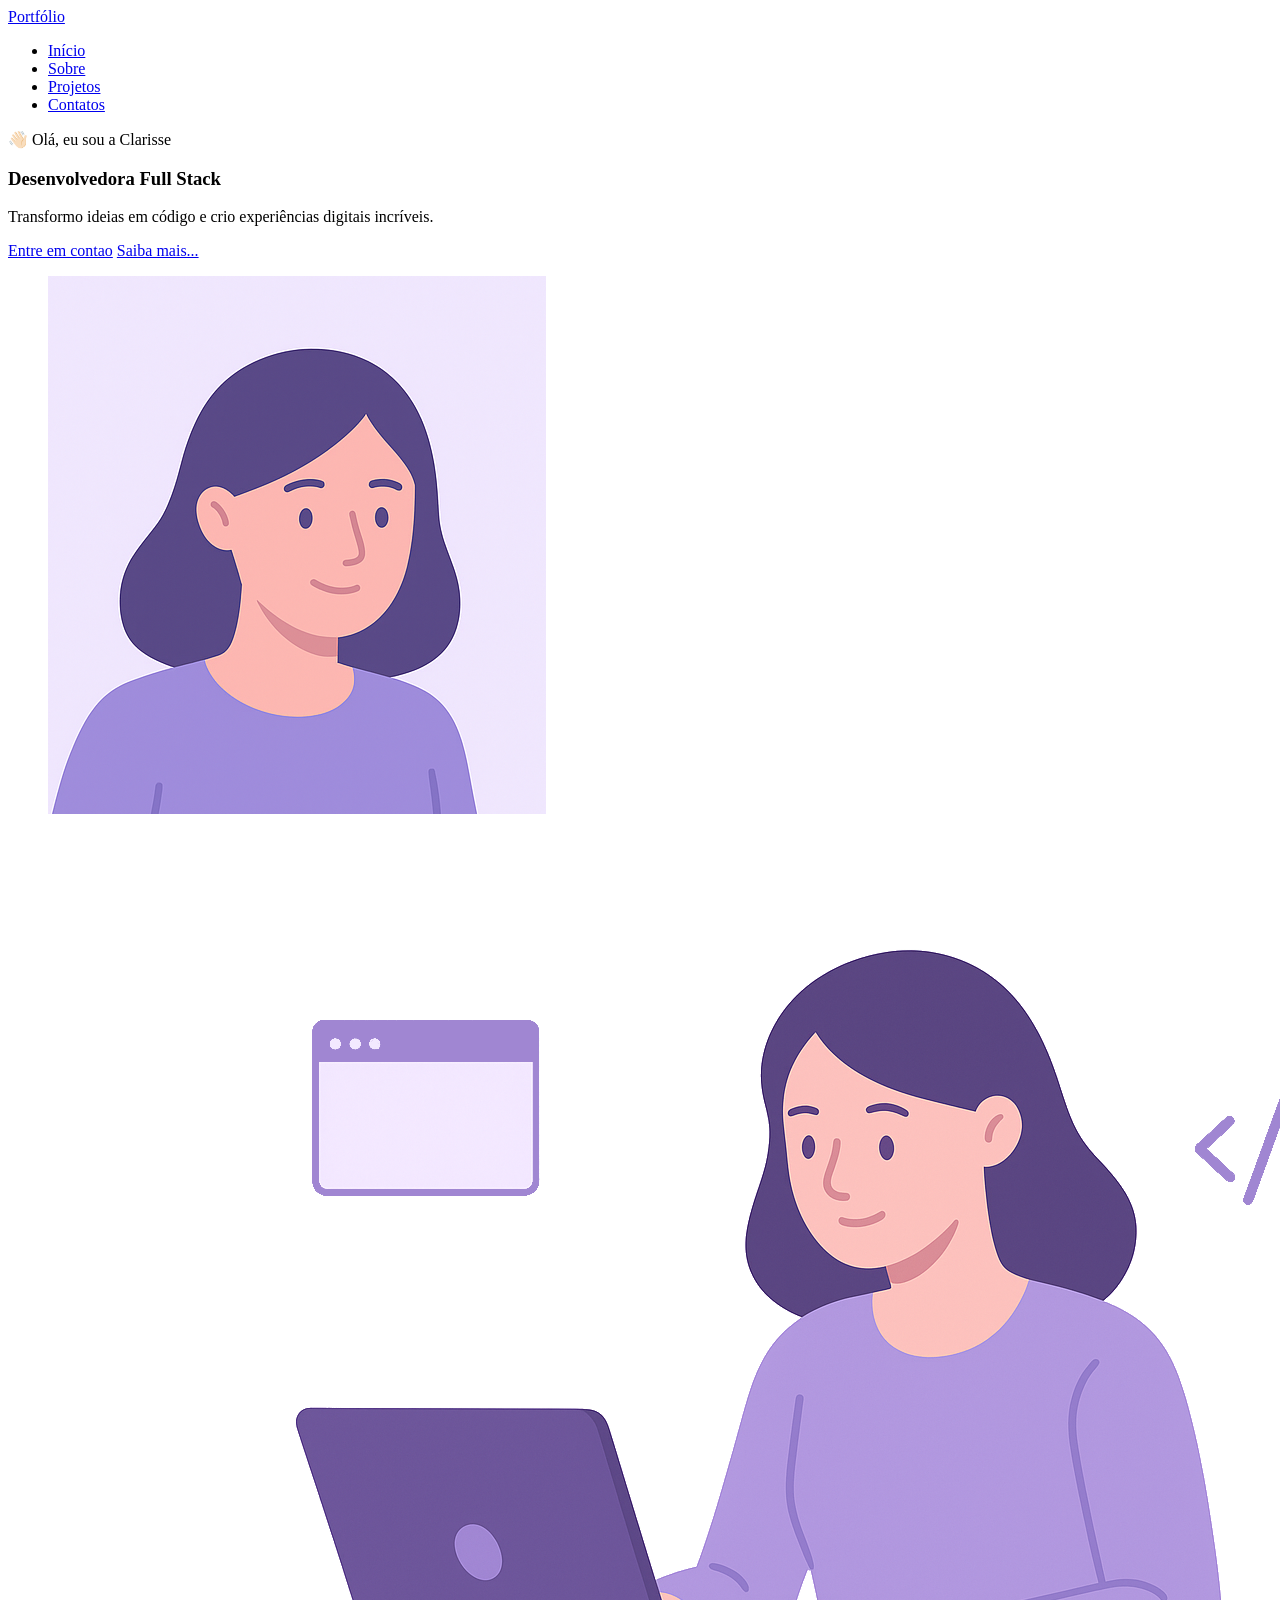
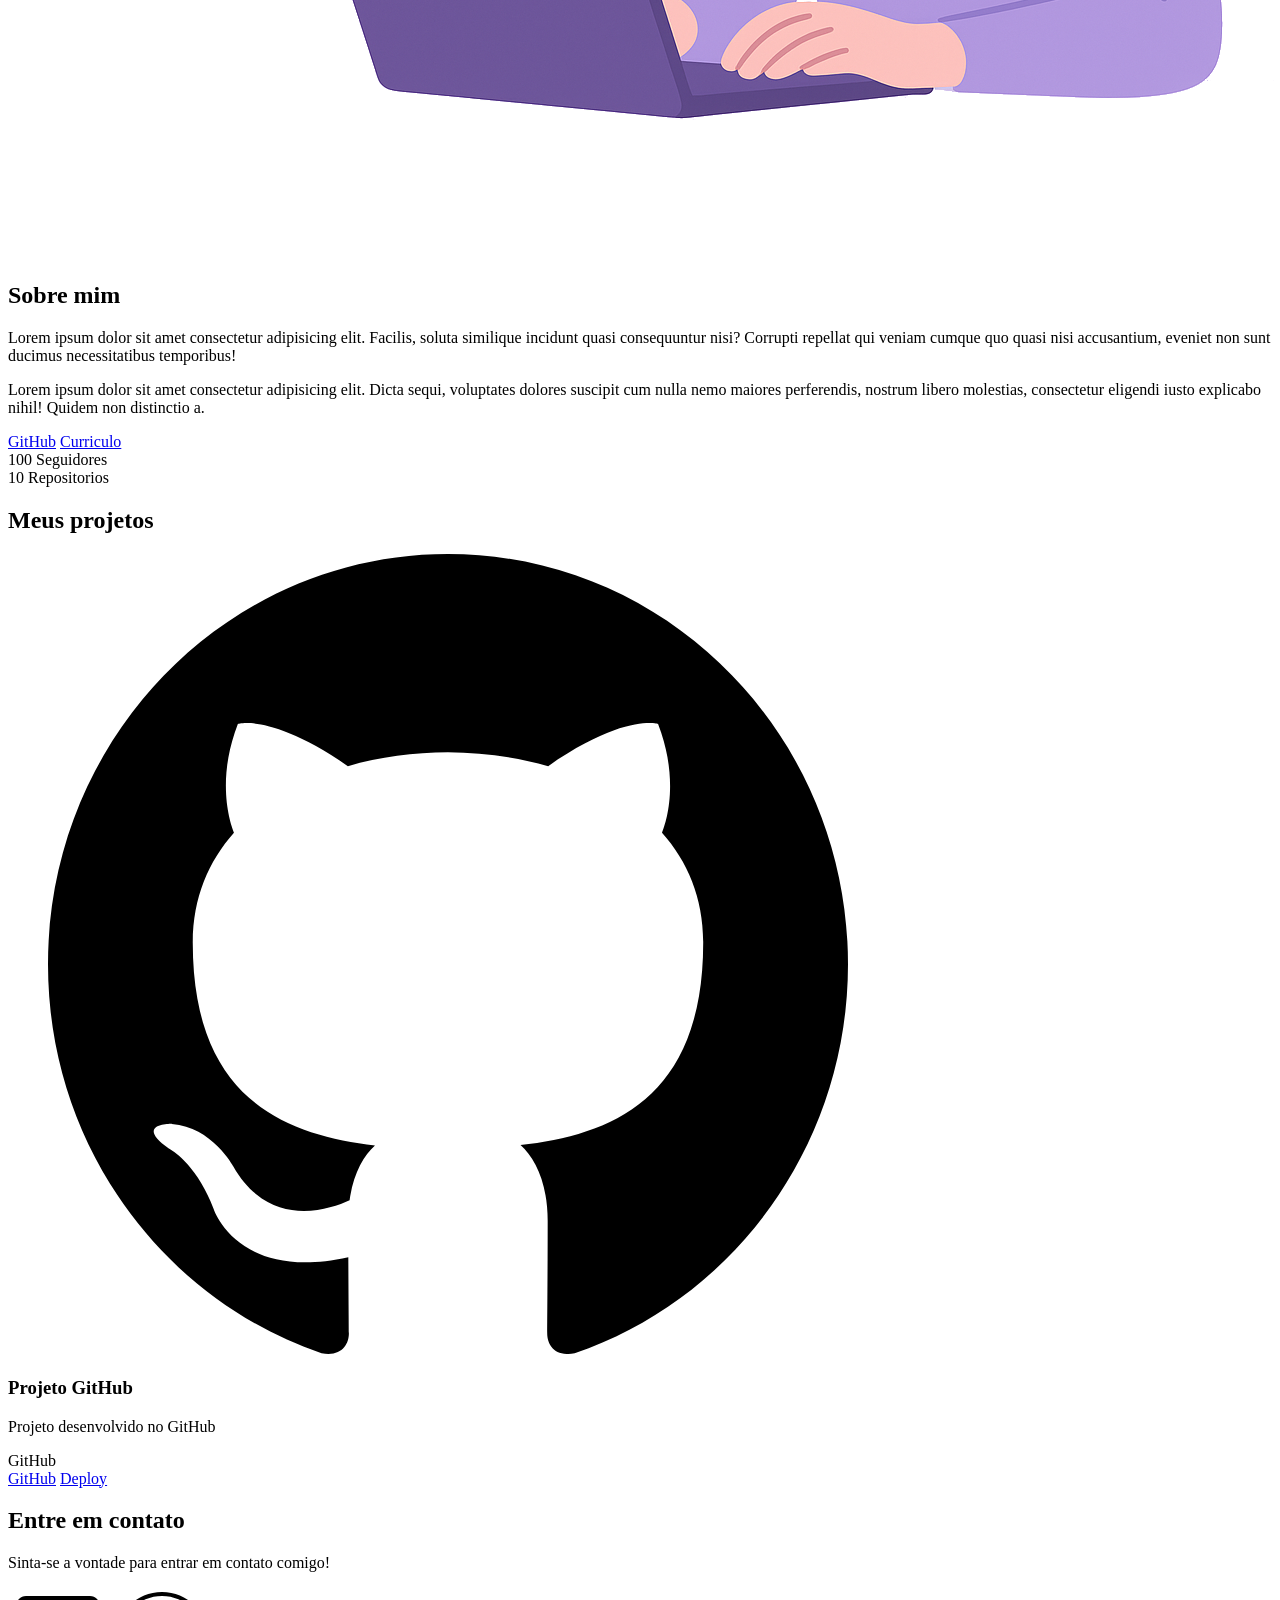
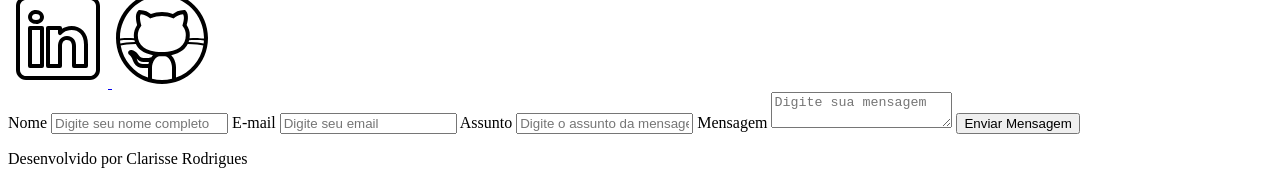
==== index.html @ f8868a2e "✨ New Feature: Construção da pagina success.html" ====
<!DOCTYPE html>
<html lang="pt-br">
<head>
    <meta charset="UTF-8">
    <meta name="viewport" content="width=device-width, initial-scale=1.0">
    <meta name="author" content="Clarisse Rodrigues">
    <meta name="description" content="Portfólio Pessoal da Clarisse Rodrigues,
                                        desenvolvedora Full Stack especializada em criar experiências
                                        digitais incríveis. Conheça meus projetos e entre em contato.">
    <meta name="robots" content="index, follow">
    <link rel="shortcut icon" href="assets/img/favicon.svg" type="image/svg+xml">
    <title>Portfolio · Clarisse Rodrigues</title>
</head>
<body>
    <header>
        <a href="index.html" id="titulo">Portfólio</a>
        <nav>
            <ul class="menu-list">
                <li><a href="#hero">Início</a></li>
                <li><a href="#about">Sobre</a></li>
                <li><a href="#projects">Projetos</a></li>
                <li><a href="#contact">Contatos</a></li>
            </ul>
        </nav>
    </header>

    <main>
        <section id="hero" class="section-container hero-container">

            <article class="hero-content">
                <span>👋🏻 Olá, eu sou a Clarisse</span>
                <h1>Desenvolvedora Full Stack</h1>
                <p>Transformo ideias em código e crio experiências digitais incríveis.</p> 
                <div class="buttons-container">
                    <a href="#contact" class="botao">Entre em contao</a>
                    <a href="#about" class="botao-outline">Saiba mais...</a>
                </div>
            </article>

            <figure class="hero-image">
                <img src="assets/img/avatar_dev_woman.svg" alt="Foto do autor do site" class="float-animation">
            </figure>
        </section>

        <section id="about" class="section-container about-container">
            
            <figure class="about-image">
                <img src="assets/img/foto_dev_woman.svg" alt="Foto do perfil do autor">
            </figure>

            <article class="about-content">
                <h2>Sobre mim</h2>
                <p>Lorem ipsum dolor sit amet consectetur adipisicing elit. Facilis, soluta similique incidunt quasi consequuntur nisi? Corrupti repellat qui veniam cumque quo quasi nisi accusantium, eveniet non sunt ducimus necessitatibus temporibus!</p>
                <p>Lorem ipsum dolor sit amet consectetur adipisicing elit. Dicta sequi, voluptates dolores suscipit cum nulla nemo maiores perferendis, nostrum libero molestias, consectetur eligendi iusto explicabo nihil! Quidem non distinctio a.</p>
                
                <div class="about-buttons-data">

                    <div class="buttons-container">
                        <a href="#" target="_blank" class="botao">GitHub</a>
                        <a href="#" target="_blank" class="botao-outline">Curriculo</a>
                    </div>

                    <div class="data-container">
                        <div class="data-item">
                            <span class="data-number">100</span>
                            <span class="data-label">Seguidores</span>
                        </div>
                        <div class="data-item">
                            <span class="data-number">10</span>
                            <span class="data-label">Repositorios</span>
                        </div>
                    </div>

                </div>
            </article>
        </section>

        <section id="projects" class="section-container projects-container">

            <h2>Meus projetos</h2>

            <!-- swiper -->
             <div class="swiper projects-swiper">
                <div class="swiper-wrapper">
                    <div class="swiper-slide">                        
                        <article class="project-card">

                            <figure class="project-image">
                                <img src="assets/icons/languages/github.svg" alt="Icone do GitHub">
                            </figure>

                            <div class="project-content">
                                <h3>Projeto GitHub</h3>
                                <p>Projeto desenvolvido no GitHub</p>

                                <div class="project-tags">
                                    <span class="tag">GitHub</span>
                                </div>

                                <div class="project-buttons">
                                    <a href="#" target="_blank" class="botao botao-sm">GitHub</a>
                                    <a href="#" target="_blank" class="botao-outline botao-sm">Deploy</a>
                                </div>
                            </div>

                        </article>
                    </div>
                </div>

                <!-- botao de nav -->
                <div class="swiper-button-next"></div>
                <div class="swiper-button-prev"></div>
                <!-- paginacao do carrosel -->
                <div class="swiper-pagination"></div>

             </div>
        </section>

        <section id="contact" class="section-container contact-container">
            <article class="contact-info">
                <h2>Entre em contato</h2>
                <p>Sinta-se a vontade para entrar em contato comigo!</p>
            
                <div class="social-container">
                    <a href="#" target="_blank" class="social-icon" aria-label="Linkedin">
                        <img src="assets/icons/social/linkedin.svg" alt="Link para o Linkedin">
                    </a>
                    <a href="#" target="_blank" class="social-icon" aria-label="Github">
                        <img src="assets/icons/social/github.svg" alt="Link para o GitHub">
                    </a>
                </div>
            </article>

            <!-- formulario -->
             <form action="" id="formulario">

                <label for="nome">Nome</label>
                <input type="text" name="nome" id="nome" placeholder="Digite seu nome completo">
                <span id="erro-nome"></span>

                <label for="email">E-mail</label>
                <input type="text" name="email" id="email" placeholder="Digite seu email">
                <span id="erro-email"></span>

                <label for="assunto">Assunto</label>
                <input type="text" name="assunto" id="assunto" placeholder="Digite o assunto da mensagem">
                <span id="erro-assunto"></span>

                <label for="mensagem">Mensagem</label>
                <textarea name="mensagem" id="mensagem" placeholder="Digite sua mensagem"></textarea>
                <span id="erro-mensagem"></span>

                <button class="botao" type="submit">Enviar Mensagem</button>
             </form>

        </section>
    </main>
    
    <footer>
        <p>Desenvolvido por Clarisse Rodrigues</p>
    </footer>
</body>
</html>
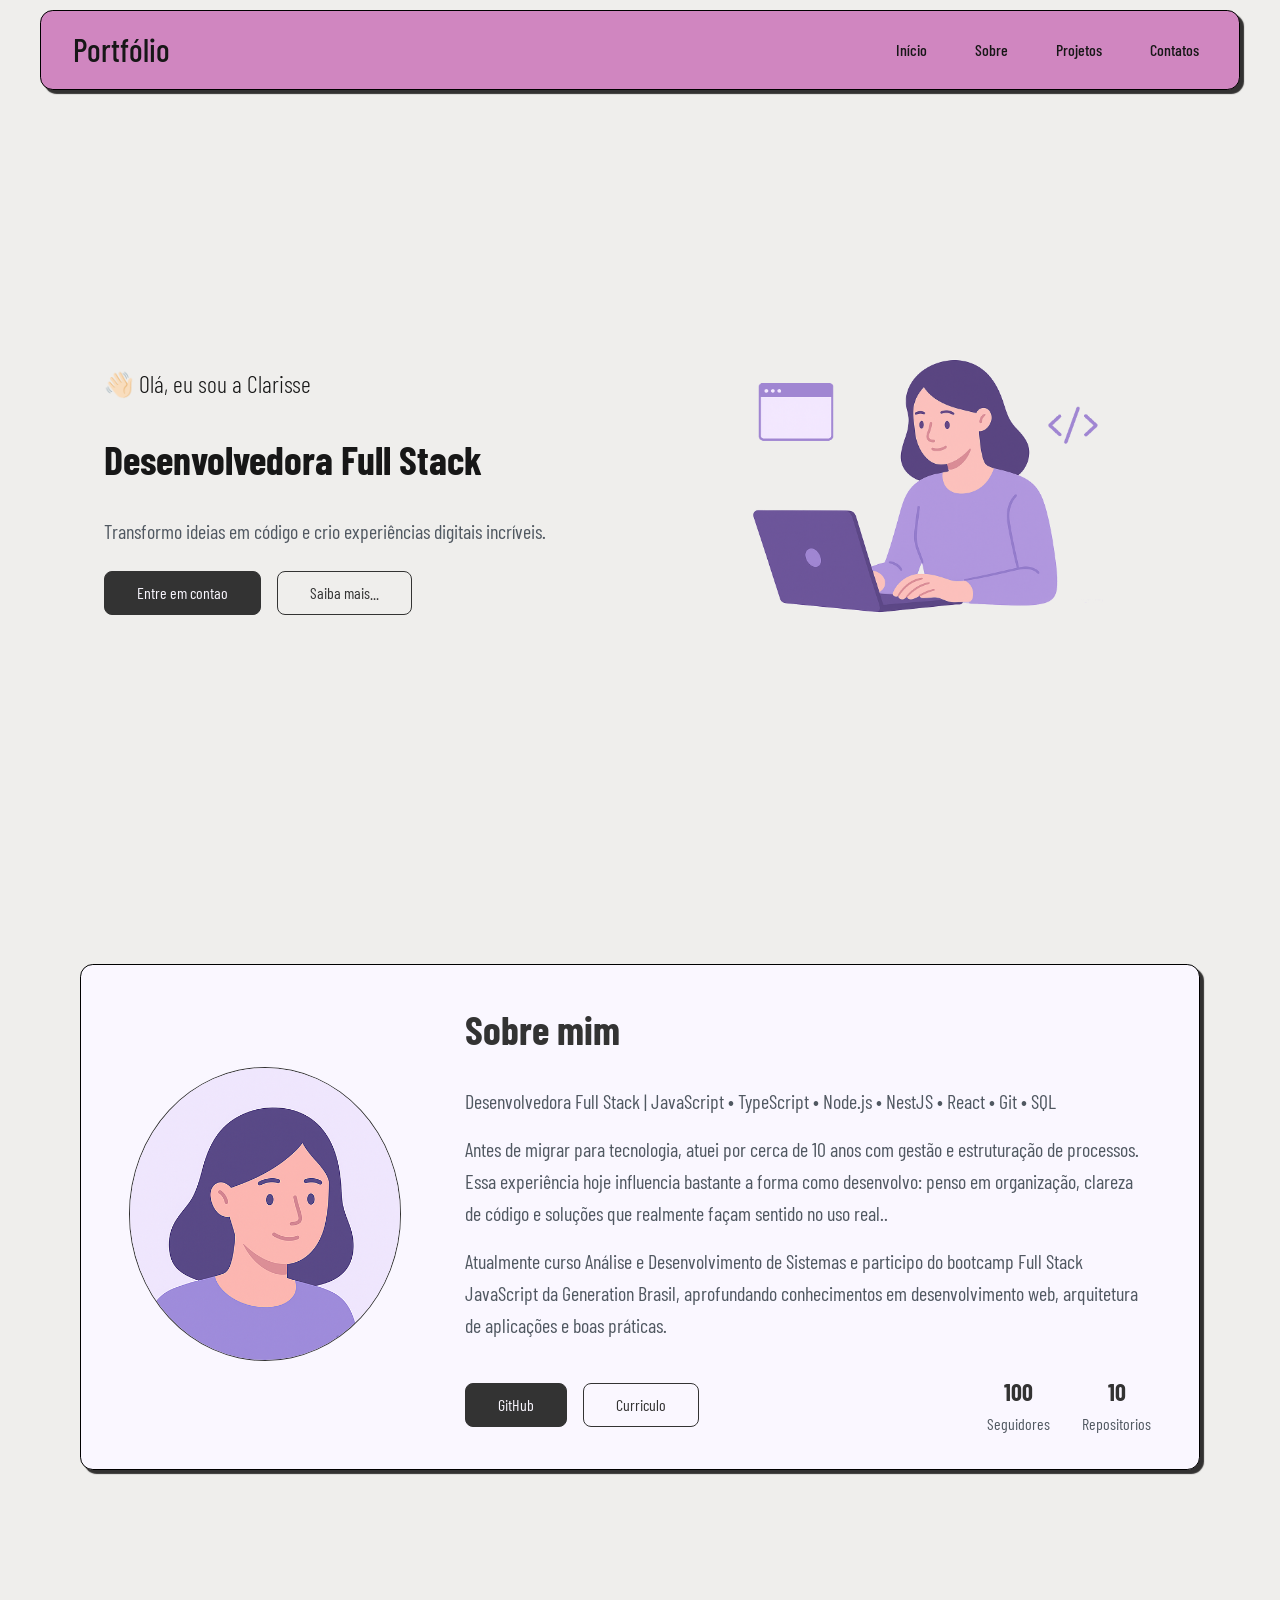
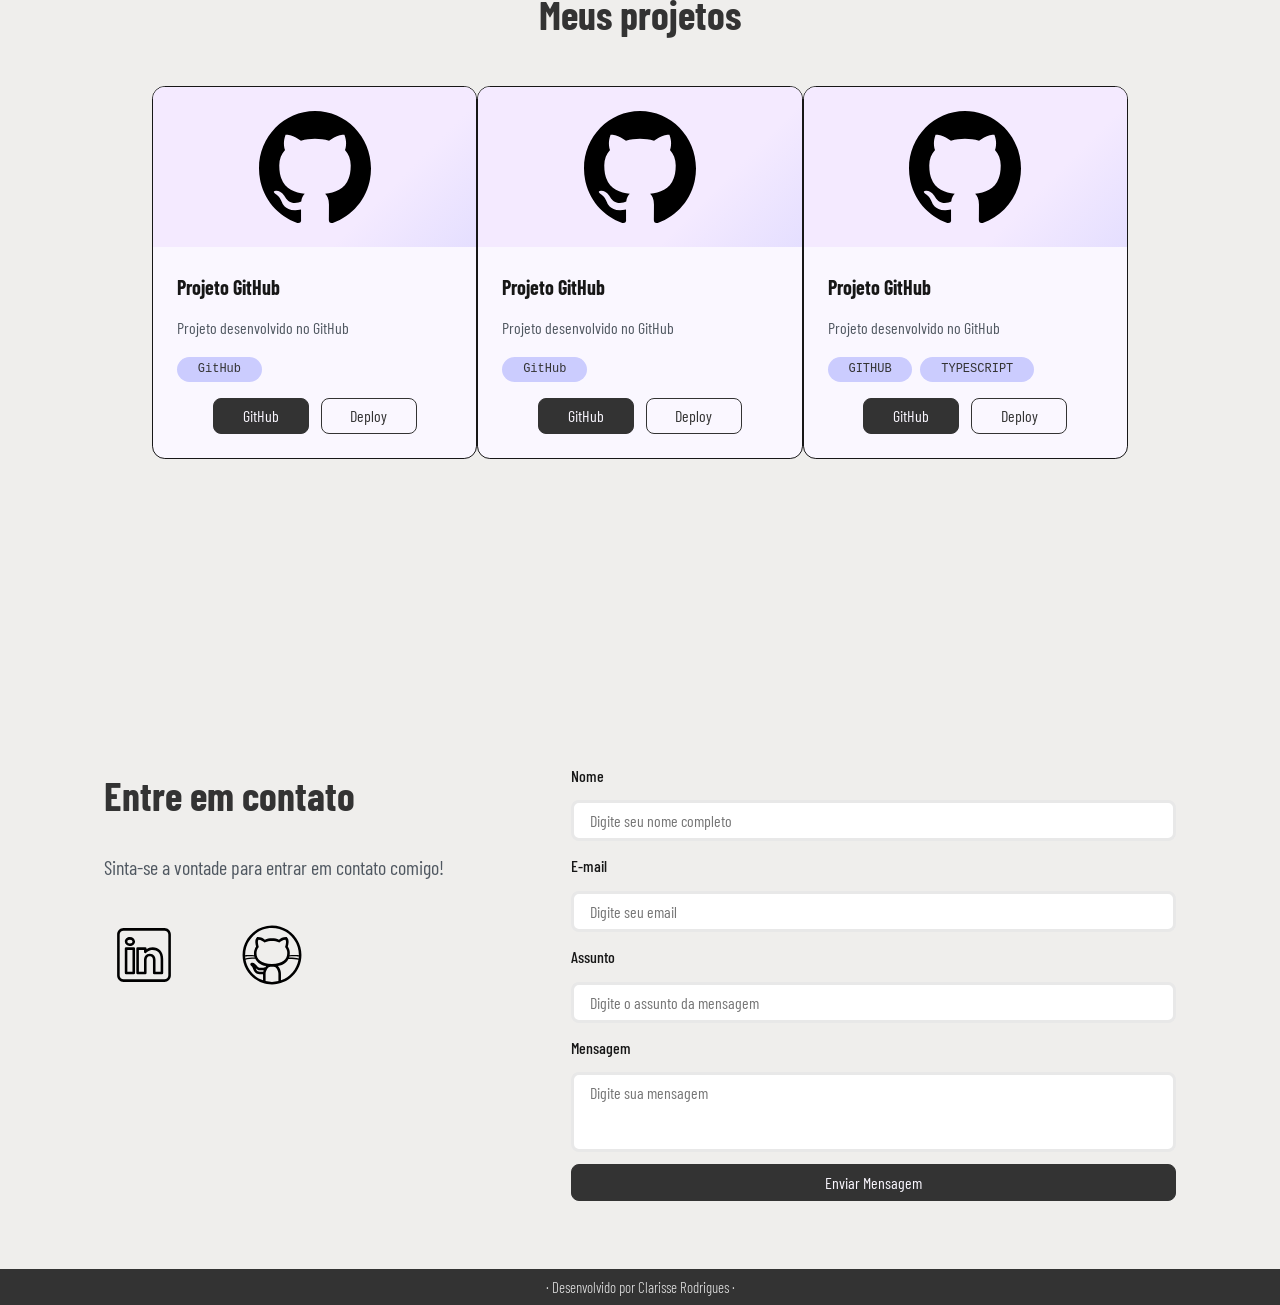
==== commit dee783bf: "✨ New Feature: Construção do CSS" ====
--- a/index.html
+++ b/index.html
@@ -1,6 +1,15 @@
 <!DOCTYPE html>
 <html lang="pt-br">
+
 <head>
+    <!-- Fontes do Google -->
+    <link rel="preconnect" href="https://fonts.googleapis.com">
+    <link rel="preconnect" href="https://fonts.gstatic.com" crossorigin>
+    <!--  font-family: "Barlow Condensed", sans-serif; -->
+    <link
+        href="https://fonts.googleapis.com/css2?family=Barlow+Condensed:ital,wght@0,100;0,200;0,300;0,400;0,500;0,600;0,700;0,800;0,900;1,100;1,200;1,300;1,400;1,500;1,600;1,700;1,800;1,900&display=swap"
+        rel="stylesheet">
+
     <meta charset="UTF-8">
     <meta name="viewport" content="width=device-width, initial-scale=1.0">
     <meta name="author" content="Clarisse Rodrigues">
@@ -9,19 +18,23 @@
                                         digitais incríveis. Conheça meus projetos e entre em contato.">
     <meta name="robots" content="index, follow">
     <link rel="shortcut icon" href="assets/img/favicon.svg" type="image/svg+xml">
+    <link rel="stylesheet" href="assets/css/style.css">
     <title>Portfolio · Clarisse Rodrigues</title>
 </head>
+
 <body>
     <header>
-        <a href="index.html" id="titulo">Portfólio</a>
-        <nav>
-            <ul class="menu-list">
-                <li><a href="#hero">Início</a></li>
-                <li><a href="#about">Sobre</a></li>
-                <li><a href="#projects">Projetos</a></li>
-                <li><a href="#contact">Contatos</a></li>
-            </ul>
-        </nav>
+        <div class="menu-content">
+            <a href="index.html" id="titulo">Portfólio</a>
+            <nav>
+                <ul class="menu-list">
+                    <li><a href="#hero">Início</a></li>
+                    <li><a href="#about">Sobre</a></li>
+                    <li><a href="#projects">Projetos</a></li>
+                    <li><a href="#contact">Contatos</a></li>
+                </ul>
+            </nav>
+        </div>
     </header>
 
     <main>
@@ -30,7 +43,7 @@
             <article class="hero-content">
                 <span>👋🏻 Olá, eu sou a Clarisse</span>
                 <h1>Desenvolvedora Full Stack</h1>
-                <p>Transformo ideias em código e crio experiências digitais incríveis.</p> 
+                <p>Transformo ideias em código e crio experiências digitais incríveis.</p>
                 <div class="buttons-container">
                     <a href="#contact" class="botao">Entre em contao</a>
                     <a href="#about" class="botao-outline">Saiba mais...</a>
@@ -38,25 +51,26 @@
             </article>
 
             <figure class="hero-image">
-                <img src="assets/img/avatar_dev_woman.svg" alt="Foto do autor do site" class="float-animation">
+                <img src="assets/img/foto_dev_woman.svg" alt="Foto do autor do site" class="float-animation">
             </figure>
         </section>
 
         <section id="about" class="section-container about-container">
-            
+
             <figure class="about-image">
-                <img src="assets/img/foto_dev_woman.svg" alt="Foto do perfil do autor">
+                <img src="assets/img/avatar_dev_woman.svg" alt="Foto do perfil do autor">
             </figure>
 
             <article class="about-content">
                 <h2>Sobre mim</h2>
-                <p>Lorem ipsum dolor sit amet consectetur adipisicing elit. Facilis, soluta similique incidunt quasi consequuntur nisi? Corrupti repellat qui veniam cumque quo quasi nisi accusantium, eveniet non sunt ducimus necessitatibus temporibus!</p>
-                <p>Lorem ipsum dolor sit amet consectetur adipisicing elit. Dicta sequi, voluptates dolores suscipit cum nulla nemo maiores perferendis, nostrum libero molestias, consectetur eligendi iusto explicabo nihil! Quidem non distinctio a.</p>
-                
+                <p>Desenvolvedora Full Stack | JavaScript • TypeScript • Node.js • NestJS • React • Git • SQL</p>
+                <p>Antes de migrar para tecnologia, atuei por cerca de 10 anos com gestão e estruturação de processos. Essa experiência hoje influencia bastante a forma como desenvolvo: penso em organização, clareza de código e soluções que realmente façam sentido no uso real..</p>
+                <p>Atualmente curso Análise e Desenvolvimento de Sistemas e participo do bootcamp Full Stack JavaScript da Generation Brasil, aprofundando conhecimentos em desenvolvimento web, arquitetura de aplicações e boas práticas.</p>
+
                 <div class="about-buttons-data">
 
                     <div class="buttons-container">
-                        <a href="#" target="_blank" class="botao">GitHub</a>
+                        <a href="https://github.com/clarodriguess" target="_blank" class="botao">GitHub</a>
                         <a href="#" target="_blank" class="botao-outline">Curriculo</a>
                     </div>
 
@@ -80,15 +94,15 @@
             <h2>Meus projetos</h2>
 
             <!-- swiper -->
-             <div class="swiper projects-swiper">
+            <div class="swiper projects-swiper">
                 <div class="swiper-wrapper">
-                    <div class="swiper-slide">                        
+                    
+                    <div class="swiper-slide">
+
                         <article class="project-card">
-
                             <figure class="project-image">
                                 <img src="assets/icons/languages/github.svg" alt="Icone do GitHub">
                             </figure>
-
                             <div class="project-content">
                                 <h3>Projeto GitHub</h3>
                                 <p>Projeto desenvolvido no GitHub</p>
@@ -102,8 +116,51 @@
                                     <a href="#" target="_blank" class="botao-outline botao-sm">Deploy</a>
                                 </div>
                             </div>
-
                         </article>
+                        <article class="project-card">
+
+                            <figure class="project-image">
+                                <img src="assets/icons/languages/github.svg" alt="Icone do GitHub">
+                            </figure>
+
+                            <div class="project-content">
+                                <h3>Projeto GitHub</h3>
+                                <p>Projeto desenvolvido no GitHub</p>
+
+                                <div class="project-tags">
+                                    <span class="tag">GitHub</span>
+                                </div>
+
+                                <div class="project-buttons">
+                                    <a href="#" target="_blank" class="botao botao-sm">GitHub</a>
+                                    <a href="#" target="_blank" class="botao-outline botao-sm">Deploy</a>
+                                </div>
+                            </div>
+
+                        </article>
+                        <article class="project-card">
+
+                            <figure class="project-image">
+                                <img src="assets/icons/languages/github.svg" alt="Icone do GitHub">
+                            </figure>
+
+                            <div class="project-content">
+                                <h3>Projeto GitHub</h3>
+                                <p>Projeto desenvolvido no GitHub</p>
+
+                                <div class="project-tags">
+                                    <span class="tag">GITHUB</span>
+                                    <span class="tag">TYPESCRIPT</span>
+                                </div>
+
+                                <div class="project-buttons">
+                                    <a href="#" target="_blank" class="botao botao-sm">GitHub</a>
+                                    <a href="#" target="_blank" class="botao-outline botao-sm">Deploy</a>
+                                </div>
+                            </div>
+
+                        </article>
+
                     </div>
                 </div>
 
@@ -113,26 +170,26 @@
                 <!-- paginacao do carrosel -->
                 <div class="swiper-pagination"></div>
 
-             </div>
+            </div>
         </section>
 
         <section id="contact" class="section-container contact-container">
             <article class="contact-info">
                 <h2>Entre em contato</h2>
                 <p>Sinta-se a vontade para entrar em contato comigo!</p>
-            
+
                 <div class="social-container">
-                    <a href="#" target="_blank" class="social-icon" aria-label="Linkedin">
+                    <a href="https://www.linkedin.com/in/clarissee-rodriguess" target="_blank" class="social-icon" aria-label="Linkedin">
                         <img src="assets/icons/social/linkedin.svg" alt="Link para o Linkedin">
                     </a>
-                    <a href="#" target="_blank" class="social-icon" aria-label="Github">
+                    <a href="https://github.com/clarodriguess" target="_blank" class="social-icon" aria-label="Github">
                         <img src="assets/icons/social/github.svg" alt="Link para o GitHub">
                     </a>
                 </div>
             </article>
 
             <!-- formulario -->
-             <form action="" id="formulario">
+            <form action="" id="formulario">
 
                 <label for="nome">Nome</label>
                 <input type="text" name="nome" id="nome" placeholder="Digite seu nome completo">
@@ -151,13 +208,14 @@
                 <span id="erro-mensagem"></span>
 
                 <button class="botao" type="submit">Enviar Mensagem</button>
-             </form>
+            </form>
 
         </section>
     </main>
-    
+
     <footer>
-        <p>Desenvolvido por Clarisse Rodrigues</p>
+        <p>· Desenvolvido por Clarisse Rodrigues ·</p>
     </footer>
 </body>
-</html>
+
+</html>
--- a/assets/css/style.css
+++ b/assets/css/style.css
@@ -0,0 +1,796 @@
+* {
+    margin: 0;
+    padding: 0;
+    box-sizing: border-box;
+    font-family: "Barlow Condensed", sans-serif;
+    /* font-weight: 400; */
+    text-decoration: none;
+    outline: none;
+}
+
+:root {
+    --purple-50: #f4eaff;
+    --second-color-yellow: #f6eea9;  
+    --purple-600: #5a4180;
+    --main-color: #d086c0;
+    --blue: #CBCCFE;
+
+    /* Cores Neutras */
+    --gray-200: #e8e8e8;
+    --gray-400: #505861;
+    --gray-800: #333333;
+    --bg: #efeeec;
+    --black: #171717;
+    --white: #FAF7FF;
+
+    /* Cores de Estado */
+    --error: #e63946;
+
+    /* Sombras */
+    --shadow-sm: 0 0.25rem 0.5rem rgba(0, 0, 0, 0.05);
+    --shadow-md: 0 0.25rem 0.75rem rgba(107, 54, 200, 0.3);
+    --shadow-lg: 0 0.5rem 1.5rem rgba(107, 54, 200, 0.2);
+    --shadow-box: 4px 4px 1px 0px #161515de;
+    /* Espaçamentos */
+    --spacing-xs: 0.5rem;
+    --spacing-sm: 1rem;
+    --spacing-md: 1.5rem;
+    --spacing-lg: 2rem;
+    --spacing-xl: 3rem;
+    --spacing-2xl: 4rem;
+
+    /* Tamanhos de Fonte */
+    --text-sm: 0.75rem;
+    --text-base: 1rem;
+    --text-lg: 1.25rem;
+    --text-xl: 1.5rem;
+    --text-2xl: 2rem;
+    --text-3xl: 2.5rem;
+
+    /* Border Radius */
+    --radius-sm: 0.25rem;
+    --radius-md: 0.5rem;
+    --radius-lg: 0.8rem;
+    --radius-xl: 2rem;
+    --radius-full: 50%;
+
+    /* Animação Padrão */
+    --transition-default: all 0.3s ease;
+}
+
+html {
+    scroll-behavior: smooth;
+}
+
+body {
+    display: flex;
+    flex-direction: column;
+    min-height: 100vh;
+    background-color: var(--bg);
+    line-height: 1.6;
+    color: var(--black);
+}
+
+main {
+    flex: 1
+}
+
+/* section - geral */
+.section-container {
+    max-width: 70rem;
+    margin: 0 auto;
+    padding: var(--spacing-xl) var(--spacing-md);
+    scroll-margin-top: 6rem;
+}
+
+/* botao */
+.buttons-container {
+    display: flex;
+    gap: var(--spacing-sm);
+}
+
+.botao,
+.botao-outline {
+    display: inline-block;
+    padding: 0.5rem 2rem;
+    border: 1.35px solid var(--gray-800);
+    border-radius: var(--radius-md);
+    font-size: var(--text-base);
+    font-weight: 400;
+    text-align: center;
+    cursor: pointer;
+    transition: var(--transition-default);
+}
+
+.botao {
+    background-color: var(--gray-800);
+    color: var(--white);
+}
+
+.botao:hover {
+    background-color: var(--main-color);
+    color: var(--black);
+    box-shadow: var(--shadow-md);
+    transform: translateY(-0.25rem);
+}
+
+.botao-outline {
+    background-color: transparent;
+    color: var(--gray-800);
+}
+
+.botao-outline:hover {
+    background-color: var(--gray-800);
+    color: var(--second-color-yellow);
+    transform: translateY(-0.25rem);
+}
+
+/* encadeamento de classe- vai pegar as caracterisca de botao e vai ajustar para botao-sm */
+.botao.botao-sm,
+.botao-outline.botao-sm {
+    min-width: 6rem;
+    padding: 0.25rem var(--spacing-sm);
+    font-size: var(--text-xs);
+    border: 1px solid var(--gray-800);
+    border-radius: var(--radius-md);
+}
+
+/* menu */
+header {
+    position: sticky;
+    /* sticky para manter o menu fixo na parte superior */
+    top: 0;
+    z-index: 1000;
+    width: 100%;
+    height: 5rem;
+}
+
+header a {
+    font-weight: 500;
+    color: var(--black);
+    transition: color 0.3s ease;
+}
+
+header a:hover {
+    color: var(--second-color-yellow);
+}
+
+#titulo {
+    font-size: var(--text-2xl);
+    font-weight: 500;
+}
+
+.menu-content {
+    background-color: var(--main-color);
+    border: 1.5px solid black;
+    display: flex;
+    align-items: center;
+    justify-content: space-between;
+    max-width: 75rem;
+    height: 100%;
+    margin: 10px auto;
+    border-radius: var(--radius-lg);
+    padding: 0 var(--spacing-lg);
+    box-shadow: var(--shadow-box);
+}
+
+.menu-list {
+    display: flex;
+    gap: var(--spacing-lg);
+    list-style: none;
+}
+
+.menu-list a {
+    padding: var(--spacing-xs);
+}
+
+/* Seção Hero */
+.hero-container {
+    display: flex;
+    align-items: center;
+    gap: var(--spacing-2xl);
+    min-height: calc(100vh - 5rem);
+}
+
+.hero-content {
+    display: flex;
+    flex: 1;
+    flex-direction: column;
+    gap: var(--spacing-md);
+}
+
+.hero-content span {
+    font-size: var(--text-xl);
+    font-weight: 300;
+}
+
+.hero-content h1 {
+    font-size: var(--text-3xl);
+    font-weight: 700;
+}
+
+.hero-content p,
+.about-content p,
+.contact-info p {
+    font-size: var(--text-lg);
+    color: var(--gray-400);
+}
+
+.hero-image {
+    display: flex;
+    flex: 1;
+    justify-content: center;
+}
+
+.hero-image img {
+    width: 100%;
+    max-width: 100%;
+    border-radius: var(--radius-xl);
+}
+
+/* animação */
+@keyframes float {
+
+    0%,
+    100% {
+        transform: translateY(0);
+    }
+
+    50% {
+        transform: translateY(-1.25rem);
+    }
+}
+
+.float-animation {
+    animation: float 3s ease-in-out infinite;
+}
+
+/* About */
+.about-container {
+    display: flex;
+    align-items: center;
+    gap: var(--spacing-2xl);
+    margin: var(--spacing-2xl) auto;
+    border-radius: var(--radius-lg);
+    background-color: var(--white);
+    border: 1.3px solid black;
+    box-shadow: var(--shadow-box);
+    padding: 2rem 3rem;
+}
+
+.about-image {
+    flex: 0 0 17rem;
+}
+
+.about-image img {
+    width: 100%;
+    border: 1.35px solid var(--gray-800);
+    border-radius: var(--radius-full);
+}
+
+.about-content h2,
+.projects-container h2,
+.contact-info h2 {
+    margin-bottom: var(--spacing-md);
+    font-size: var(--text-3xl);
+    font-weight: 700;
+    color: var(--gray-800);
+}
+
+.about-content p {
+    margin-bottom: var(--spacing-sm);
+}
+
+.about-buttons-data {
+    display: flex;
+    justify-content: space-between;
+    align-items: center;
+    gap: var(--spacing-lg);
+    margin-top: var(--spacing-lg);
+}
+
+.about-buttons-data .botao {
+    margin-right: auto;
+}
+
+.data-container {
+    display: flex;
+    gap: var(--spacing-lg);
+    margin-top: 0;
+}
+
+.data-item {
+    display: flex;
+    flex-direction: column;
+    align-items: center;
+}
+
+.data-number {
+    font-size: var(--text-xl);
+    font-weight: 700;
+    text-align: center;
+    color: var(--gray-800);
+}
+
+.data-label {
+    font-size: var(--text-base);
+    text-align: center;
+    color: var(--gray-400);
+}
+
+/* Projects */
+.projects-container {
+    scroll-margin-top: 3rem;
+    margin: var(--spacing-2xl) auto;
+    text-align: center;
+}
+
+.projects-swiper {
+    position: relative;
+    width: 100%;
+    padding: var(--spacing-sm) var(--spacing-xl) var(--spacing-xl);
+    overflow: hidden;
+}
+
+/* Card Projetos */
+.project-card {
+    display: flex;
+    flex-direction: column;
+    width: 100%;
+    height: 100%;
+    border: 1.5px solid var(--black);
+    border-radius: var(--radius-lg);
+    background-color: var(--white);
+    overflow: hidden;
+    transition: var(--transition-default);
+
+}
+
+.project-card:hover {
+    box-shadow: var(--shadow-box);
+}
+
+.project-image {
+    display: flex;
+    justify-content: center;
+    align-items: center;
+    width: 100%;
+    height: 10rem;
+    background: linear-gradient(135deg, var(--purple-50) 70%, var(--blue) 150%);
+}
+
+.project-image img {
+    width: 75%;
+    height: 75%;
+    max-width: 7rem;
+    max-height: 7rem;
+    object-fit: contain;
+    transition: transform 0.3s ease;
+}
+
+.project-content {
+    display: flex;
+    flex: 1;
+    flex-direction: column;
+    padding: var(--spacing-md);
+    text-align: left;
+}
+
+.project-content h3 {
+    margin-bottom: 0.75rem;
+    font-size: var(--text-lg);
+    font-weight: 700;
+}
+
+.project-content p {
+    margin-bottom: var(--spacing-sm);
+    font-size: var(--text-base);
+    color: var(--gray-400)
+}
+
+.project-tags {
+    display: flex;
+    flex-wrap: wrap;
+    gap: var(--spacing-xs)
+}
+
+.tag {
+    font-family: monospace;
+    padding: 0.2rem 1.3rem;
+    border-radius: 15px;
+    background-color: var(--blue);
+    font-size: var(--text-sm);
+    font-weight: 500;
+    color: var(--gray-800);
+}
+.project-buttons {
+    display: flex;
+    justify-content: center;
+    align-items: center;
+    gap: 0.75rem;
+    margin-top: var(--spacing-sm);
+}
+
+/* swiper */
+.swiper-wrapper {
+    align-items: stretch;
+}
+.swiper-slide {
+    display: flex;
+    height: auto;
+}
+
+/* Botões do Swiper (navegação) */
+.swiper-button-next,
+.swiper-button-prev {
+    width: 3rem;
+    height: 3rem;
+}
+
+.swiper-button-next:after,
+.swiper-button-prev:after {
+    font-size: var(--text-lg);
+    color: var(--gray-800);
+}
+
+.swiper-button-next:hover:after,
+.swiper-button-prev:hover:after {
+    color: var(--main-color);
+}
+
+/* Indicadores de paginação */
+.swiper-pagination-bullet {
+    width: 0.75rem;
+    height: 0.75rem;
+    background-color: var(--gray-200);
+    opacity: 1;
+}
+
+.swiper-pagination-bullet-active {
+    width: var(--spacing-lg);
+    border-radius: var(--radius-sm);
+    background-color: var(--gray-800);
+}
+
+/* Seção de Contato */
+.contact-container {
+    display: grid;
+    grid-template-columns: 2fr 3fr;
+    gap: var(--spacing-2xl);
+}
+
+/* Redes Sociais */
+.contact-info h2 {
+    margin-bottom: var(--spacing-md);
+}
+
+.contact-info p {
+    margin-bottom: var(--spacing-lg);
+}
+
+.social-container {
+    display: flex;
+    /* justify-content: center; */
+    gap: var(--spacing-xl);
+}
+
+.social-icon {
+    width: 5rem;
+    height: 5rem;
+    padding: 0.5rem;
+    border-radius: var(--radius-md);
+    transition: var(--transition-default);
+}
+
+.social-icon img {
+    width: 100%;
+    filter: brightness(0) saturate(100%);
+    transition: filter 0.3s ease;
+}
+
+.social-icon img:hover {
+    filter: brightness(0) saturate(100%) invert(55%) sepia(71%) saturate(211%) hue-rotate(241deg) brightness(84%) contrast(92%);
+}
+
+/* Formulário de Contato */
+form {
+    display: flex;
+    flex-direction: column;
+    gap: 0.75rem;
+}
+form label {
+    font-size: var(--text-base);
+    font-weight: 500;
+}
+form input,
+form textarea {
+    width: 100%;
+    padding: 0.5rem var(--spacing-sm);
+    border: 3px solid var(--gray-200);
+    border-radius: var(--radius-md);
+    font-family: inherit;
+    font-size: var(--text-base);
+    transition: border-color 0.3s ease;
+}
+form input:focus,
+form textarea:focus {
+    outline: none;
+    border: 1.3px solid var(--black);
+}
+form textarea {
+    min-height: 5rem;
+    resize: none;
+}
+form span {
+    margin-top: -0.75rem;
+    font-size: var(--text-sm);
+    color: var(--error);
+}
+
+/* Footer */
+footer {
+    padding: 6px;
+    margin: 20px 0 0 0;
+    font-size: 15px;
+    background-color: var(--gray-800);
+    font-weight: 300;
+    text-align: center;
+    color: var(--gray-200);
+}
+
+/* Página Success */
+.success-container {
+    display: flex;
+    flex-direction: column;
+    justify-content: center;
+    align-items: center;
+    width: 100%;
+    min-height: calc(100vh - 12.5rem);
+    padding: var(--spacing-xl) var(--spacing-md);
+}
+.success-content {
+    display: flex;
+    flex-direction: column;
+    align-items: center;
+    gap: var(--spacing-md);
+    max-width: 37.5rem;
+    text-align: center;
+}
+.success-content h1 {
+    font-size: var(--text-3xl);
+    font-weight: 700;
+    color: var(--gray-800);
+}
+.success-icon {
+    display: flex;
+    align-items: center;
+    justify-content: center;
+    width: 7.5rem;
+    height: 7.5rem;
+    border-radius: var(--radius-full);
+    background-color: var(--second-color-yellow);
+}
+
+.success-icon img {
+    width: 6rem;
+    height: 6rem;
+}
+
+/* tablet */
+@media screen and (max-width: 1024px) {
+    .menu-content {
+        margin: 8px 15px;
+    }
+    .section-container {
+        margin: 0 15px;
+        padding: var(--spacing-md);
+    }
+    .section-container p {
+        font-size: var(--text-base);
+    }
+    .about-container {
+        flex-direction: column;
+        padding: var(--spacing-md);
+    }
+    .about-image img {
+        max-width: 16rem;
+    }
+    .about-content {
+        width: 100%;
+    }
+     .contact-container {
+        grid-template-columns: 1fr 2fr;
+        gap: var(--spacing-lg);
+        width: 100%;
+        margin: 0 auto;
+    }
+}
+/* mini tablet */
+@media screen and (max-width: 768px) {
+     .section-container {
+        padding:  var(--spacing-sm);   
+    }
+    .section-container h1 {
+        line-height: 1.3;
+    }
+    .section-container p {
+        font-size: var(--text-base);
+    }
+    .section-container span {
+        font-size: var(--text-lg);
+    }
+    .buttons-container {
+        flex-direction: column;
+        gap: 0.75rem;
+        width: 100%;
+    }
+    .buttons-container .botao,
+    .buttons-container .botao-outline {
+        padding: 0.75rem 1rem;
+        font-size: var(--text-base);
+        white-space: nowrap;
+    }
+    .menu-content {
+        margin: 8px 15px;
+    }
+    .section-container {
+        margin: 0 15px;
+        padding: var(--spacing-md);
+    }
+    .section-container p {
+        font-size: var(--text-base);
+    }
+    .about-container { 
+        flex-direction: column;
+        padding: var(--spacing-md);
+    }
+    .about-buttons-data {
+        flex-direction: column;
+        gap: var(--spacing-md);
+        align-items: stretch;
+    }
+    .about-buttons-data .botao,
+    .about-buttons-data .botao-outline {
+        width: 100%;
+        padding: 0.75rem var(--spacing-lg);
+        font-size: var(--text-base);
+        text-align: center;
+    }
+    .about-image img {
+        max-width: 15rem;
+        margin: 0 auto;
+    }
+     .contact-container {
+        grid-template-columns: 1fr;
+        gap: var(--spacing-lg);
+        width: 100%;
+        margin: 0 auto;
+    }
+    .contact-info {
+        width: 100%;
+    }
+    .social-icon {
+        width: 4.5rem;
+        height: 4.5rem;
+        padding: 0.35rem;
+    }
+    .data-container {
+        justify-content: center;
+        width: 100%;
+    }
+    form {
+        width: 100%;
+    }
+}
+
+/* celular */
+@media screen and (max-width: 480px) {
+
+    .section-container {
+        padding: var(--spacing-md) var(--spacing-sm);
+    }
+    .section-container h1 {
+        font-size: var(--text-xl);
+    }
+    .section-container h2 {
+        font-size: var(--text-lg);
+    }
+    .section-container p {
+        font-size: var(--text-base);
+    }
+    .section-container span {
+        font-size: var(--text-lg);
+    }
+    header {
+        height: 4rem;
+    }
+    #titulo {
+        font-size: var(--text-xl);
+    }
+    .menu-content {
+        justify-content: center;
+        margin: 10px;
+    }
+    .menu-list {
+        display: none;
+    }
+    .hero-container {
+        flex-direction: column-reverse;
+        gap: var(--spacing-xs);
+        min-height: 60vh;
+    }
+    .hero-content {
+        gap: var(--spacing-xs);
+        width: 100%;
+    }
+    .buttons-container {
+        flex-direction: column;
+        gap: 0.75rem;
+        width: 100%;
+    }
+    .buttons-container .botao,
+    .buttons-container .botao-outline {
+        padding: 0.75rem 1rem;
+        font-size: var(--text-base);
+        white-space: nowrap;
+    }
+    .hero-image {
+        width: 100%;
+    }
+    .hero-image img {
+        max-width: 20rem;
+    }
+    .about-container {
+        flex-direction: column;
+        margin: var(--spacing-lg) 0.5rem;
+        padding: var(--spacing-md);
+    }
+    .about-image img {
+        max-width: 14rem;
+    }
+    .about-content {
+        width: 100%;
+    }
+    .about-buttons-data {
+        flex-direction: column;
+        gap: var(--spacing-md);
+        align-items: stretch;
+    }
+    .about-buttons-data .botao,
+    .about-buttons-data .botao-outline {
+        width: 100%;
+        padding: 0.75rem var(--spacing-lg);
+        font-size: var(--text-base);
+        text-align: center;
+    }
+    .data-container {
+        justify-content: center;
+        width: 100%;
+    }
+    .data-number {
+        font-size: var(--text-lg);
+    }
+    .data-label {
+        font-size: var(--text-sm);
+    }
+    .contact-container {
+        grid-template-columns: 1fr;
+        gap: var(--spacing-lg);
+        width: 100%;
+        margin: 0 auto;
+    }
+    .contact-info {
+        width: 100%;
+    }
+    .social-icon {
+        width: 4.5rem;
+        height: 4.5rem;
+        padding: 0.35rem;
+    }
+    form {
+        width: 100%;
+    }
+    footer {
+        font-size: 13px;
+    }
+}
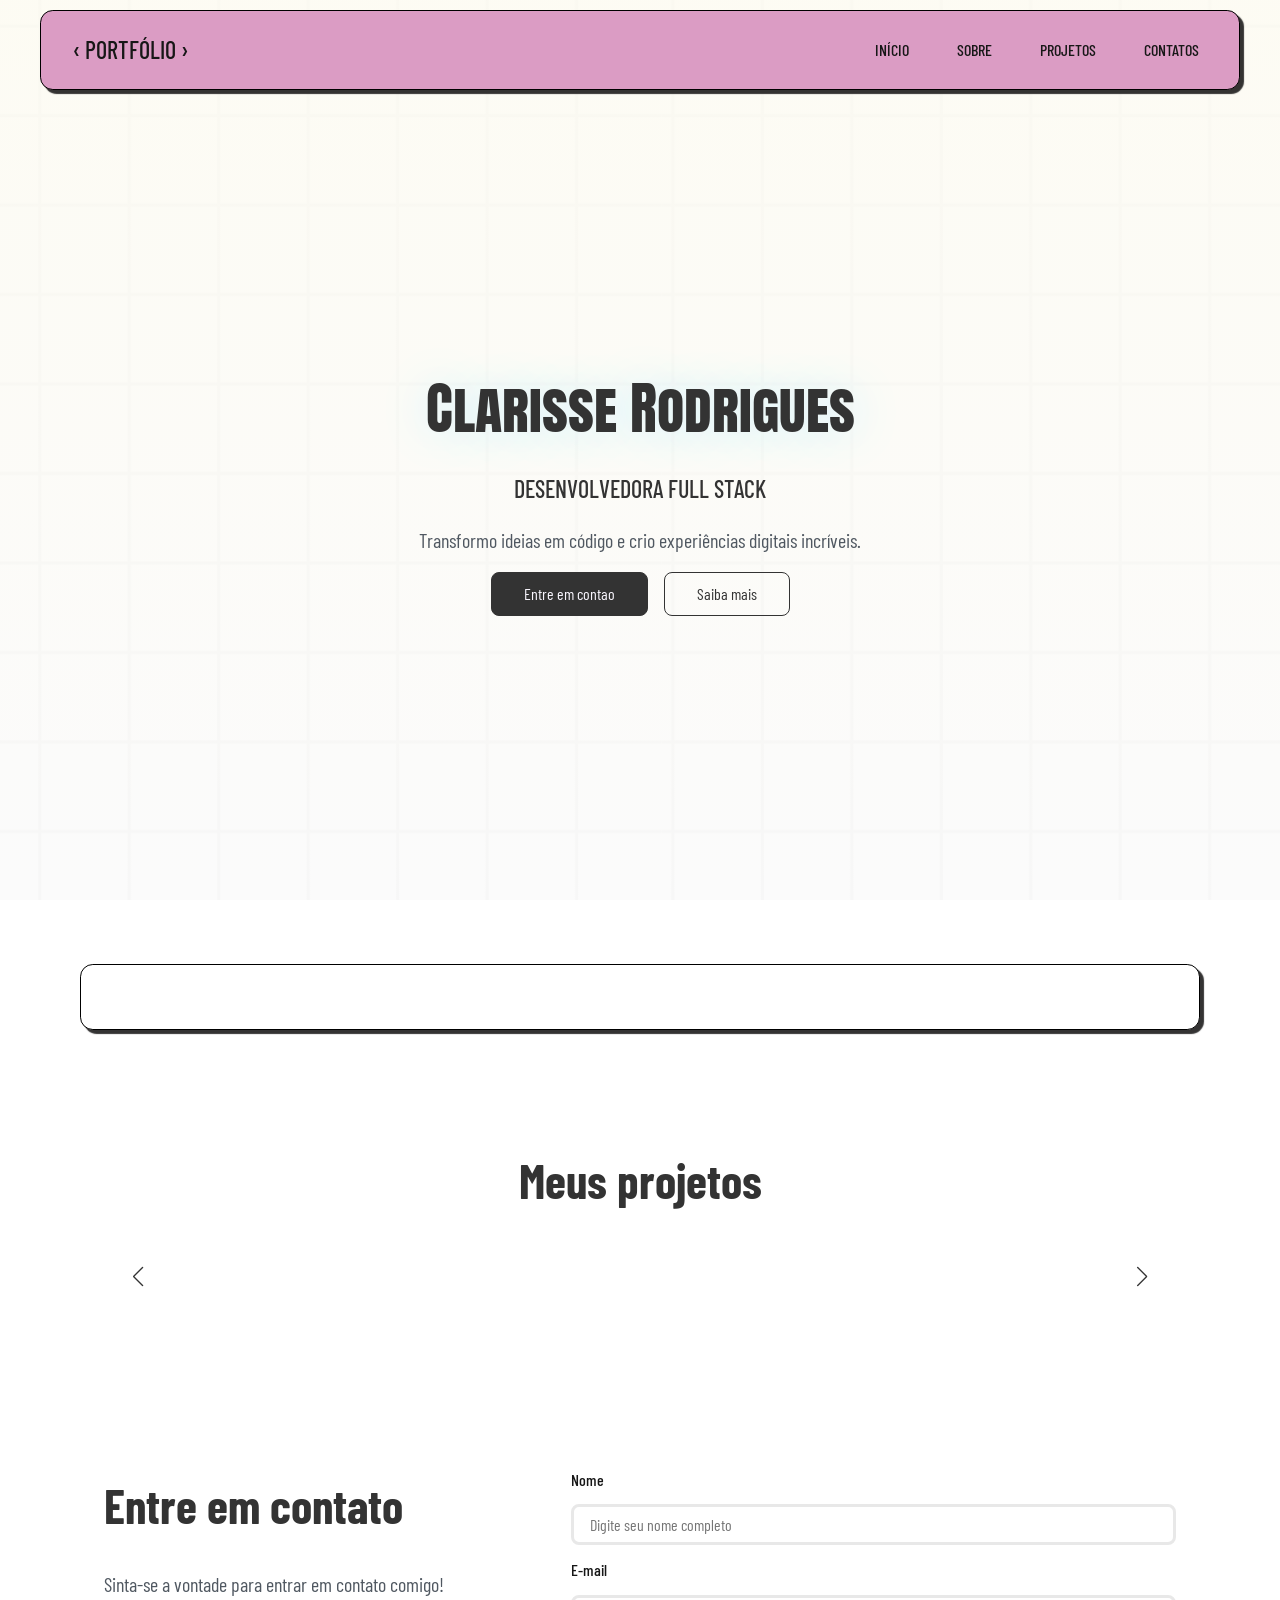
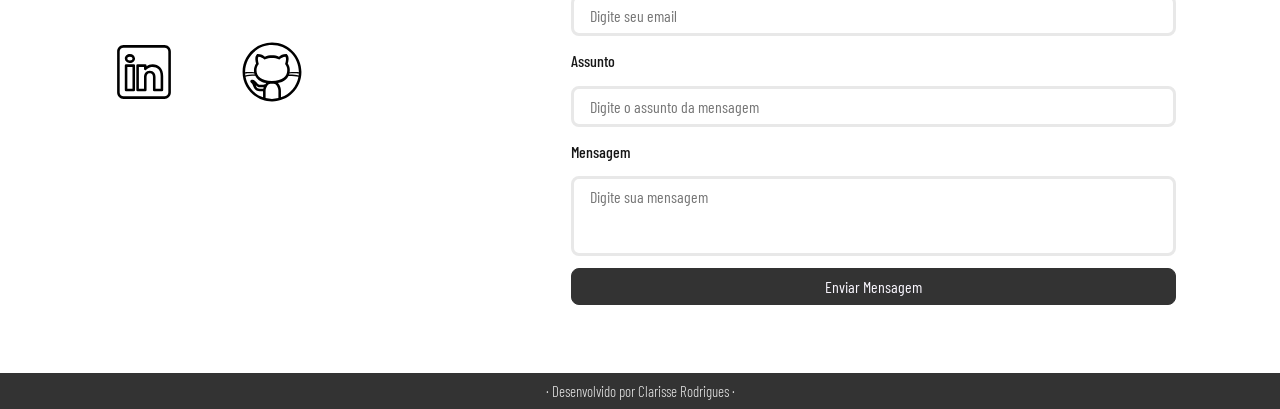
==== commit 9eca1255: "✨ New Feature: Construção do Script" ====
--- a/index.html
+++ b/index.html
@@ -5,10 +5,10 @@
     <!-- Fontes do Google -->
     <link rel="preconnect" href="https://fonts.googleapis.com">
     <link rel="preconnect" href="https://fonts.gstatic.com" crossorigin>
+    <link href="https://fonts.googleapis.com/css2?family=Anton+SC&family=Barlow+Condensed:ital,wght@0,100;0,200;0,300;0,400;0,500;0,600;0,700;0,800;0,900;1,100;1,200;1,300;1,400;1,500;1,600;1,700;1,800;1,900&display=swap" rel="stylesheet">
+    <!-- font-family: "Anton SC", sans-serif; -->
     <!--  font-family: "Barlow Condensed", sans-serif; -->
-    <link
-        href="https://fonts.googleapis.com/css2?family=Barlow+Condensed:ital,wght@0,100;0,200;0,300;0,400;0,500;0,600;0,700;0,800;0,900;1,100;1,200;1,300;1,400;1,500;1,600;1,700;1,800;1,900&display=swap"
-        rel="stylesheet">
+   
 
     <meta charset="UTF-8">
     <meta name="viewport" content="width=device-width, initial-scale=1.0">
@@ -17,7 +17,11 @@
                                         desenvolvedora Full Stack especializada em criar experiências
                                         digitais incríveis. Conheça meus projetos e entre em contato.">
     <meta name="robots" content="index, follow">
-    <link rel="shortcut icon" href="assets/img/favicon.svg" type="image/svg+xml">
+    <link rel="shortcut icon" href="assets/img/favicon.png" type="image/svg+xml">
+    
+    <!-- SWIPER CSS -->
+    <link rel="stylesheet" href="https://cdn.jsdelivr.net/npm/swiper@11/swiper-bundle.min.css">
+    
     <link rel="stylesheet" href="assets/css/style.css">
     <title>Portfolio · Clarisse Rodrigues</title>
 </head>
@@ -25,7 +29,7 @@
 <body>
     <header>
         <div class="menu-content">
-            <a href="index.html" id="titulo">Portfólio</a>
+            <a href="index.html" id="titulo">‹ Portfólio ›</a>
             <nav>
                 <ul class="menu-list">
                     <li><a href="#hero">Início</a></li>
@@ -41,127 +45,32 @@
         <section id="hero" class="section-container hero-container">
 
             <article class="hero-content">
-                <span>👋🏻 Olá, eu sou a Clarisse</span>
-                <h1>Desenvolvedora Full Stack</h1>
+                <!-- <span>👋🏻 Oi, eu sou a Clarisse Rodrigues</span> -->
+                <h1 class="float-animation">Clarisse Rodrigues</h1>
+                <span>Desenvolvedora Full Stack</span>
                 <p>Transformo ideias em código e crio experiências digitais incríveis.</p>
-                <div class="buttons-container">
+                <div class="buttons-container buttons-hero">
                     <a href="#contact" class="botao">Entre em contao</a>
-                    <a href="#about" class="botao-outline">Saiba mais...</a>
+                    <a href="#about" class="botao-outline">Saiba mais</a>
                 </div>
             </article>
 
-            <figure class="hero-image">
+            <!-- <figure class="hero-image">
                 <img src="assets/img/foto_dev_woman.svg" alt="Foto do autor do site" class="float-animation">
-            </figure>
+            </figure> -->
         </section>
 
         <section id="about" class="section-container about-container">
 
-            <figure class="about-image">
-                <img src="assets/img/avatar_dev_woman.svg" alt="Foto do perfil do autor">
-            </figure>
-
-            <article class="about-content">
-                <h2>Sobre mim</h2>
-                <p>Desenvolvedora Full Stack | JavaScript • TypeScript • Node.js • NestJS • React • Git • SQL</p>
-                <p>Antes de migrar para tecnologia, atuei por cerca de 10 anos com gestão e estruturação de processos. Essa experiência hoje influencia bastante a forma como desenvolvo: penso em organização, clareza de código e soluções que realmente façam sentido no uso real..</p>
-                <p>Atualmente curso Análise e Desenvolvimento de Sistemas e participo do bootcamp Full Stack JavaScript da Generation Brasil, aprofundando conhecimentos em desenvolvimento web, arquitetura de aplicações e boas práticas.</p>
-
-                <div class="about-buttons-data">
-
-                    <div class="buttons-container">
-                        <a href="https://github.com/clarodriguess" target="_blank" class="botao">GitHub</a>
-                        <a href="#" target="_blank" class="botao-outline">Curriculo</a>
-                    </div>
-
-                    <div class="data-container">
-                        <div class="data-item">
-                            <span class="data-number">100</span>
-                            <span class="data-label">Seguidores</span>
-                        </div>
-                        <div class="data-item">
-                            <span class="data-number">10</span>
-                            <span class="data-label">Repositorios</span>
-                        </div>
-                    </div>
-
-                </div>
-            </article>
         </section>
 
         <section id="projects" class="section-container projects-container">
-
             <h2>Meus projetos</h2>
 
             <!-- swiper -->
             <div class="swiper projects-swiper">
                 <div class="swiper-wrapper">
                     
-                    <div class="swiper-slide">
-
-                        <article class="project-card">
-                            <figure class="project-image">
-                                <img src="assets/icons/languages/github.svg" alt="Icone do GitHub">
-                            </figure>
-                            <div class="project-content">
-                                <h3>Projeto GitHub</h3>
-                                <p>Projeto desenvolvido no GitHub</p>
-
-                                <div class="project-tags">
-                                    <span class="tag">GitHub</span>
-                                </div>
-
-                                <div class="project-buttons">
-                                    <a href="#" target="_blank" class="botao botao-sm">GitHub</a>
-                                    <a href="#" target="_blank" class="botao-outline botao-sm">Deploy</a>
-                                </div>
-                            </div>
-                        </article>
-                        <article class="project-card">
-
-                            <figure class="project-image">
-                                <img src="assets/icons/languages/github.svg" alt="Icone do GitHub">
-                            </figure>
-
-                            <div class="project-content">
-                                <h3>Projeto GitHub</h3>
-                                <p>Projeto desenvolvido no GitHub</p>
-
-                                <div class="project-tags">
-                                    <span class="tag">GitHub</span>
-                                </div>
-
-                                <div class="project-buttons">
-                                    <a href="#" target="_blank" class="botao botao-sm">GitHub</a>
-                                    <a href="#" target="_blank" class="botao-outline botao-sm">Deploy</a>
-                                </div>
-                            </div>
-
-                        </article>
-                        <article class="project-card">
-
-                            <figure class="project-image">
-                                <img src="assets/icons/languages/github.svg" alt="Icone do GitHub">
-                            </figure>
-
-                            <div class="project-content">
-                                <h3>Projeto GitHub</h3>
-                                <p>Projeto desenvolvido no GitHub</p>
-
-                                <div class="project-tags">
-                                    <span class="tag">GITHUB</span>
-                                    <span class="tag">TYPESCRIPT</span>
-                                </div>
-
-                                <div class="project-buttons">
-                                    <a href="#" target="_blank" class="botao botao-sm">GitHub</a>
-                                    <a href="#" target="_blank" class="botao-outline botao-sm">Deploy</a>
-                                </div>
-                            </div>
-
-                        </article>
-
-                    </div>
                 </div>
 
                 <!-- botao de nav -->
@@ -179,7 +88,8 @@
                 <p>Sinta-se a vontade para entrar em contato comigo!</p>
 
                 <div class="social-container">
-                    <a href="https://www.linkedin.com/in/clarissee-rodriguess" target="_blank" class="social-icon" aria-label="Linkedin">
+                    <a href="https://www.linkedin.com/in/clarissee-rodriguess" target="_blank" class="social-icon"
+                        aria-label="Linkedin">
                         <img src="assets/icons/social/linkedin.svg" alt="Link para o Linkedin">
                     </a>
                     <a href="https://github.com/clarodriguess" target="_blank" class="social-icon" aria-label="Github">
@@ -189,7 +99,11 @@
             </article>
 
             <!-- formulario -->
-            <form action="" id="formulario">
+            <form action="2bfef46859b989094fdd8d9d093c1346" method="POST" id="formulario">
+
+                <input type="hidden" name="_next" value="http://localhost:5500/success.html ">
+                <input type="hidden" name="_captcha" value="false">
+                
 
                 <label for="nome">Nome</label>
                 <input type="text" name="nome" id="nome" placeholder="Digite seu nome completo">
@@ -211,11 +125,16 @@
             </form>
 
         </section>
+
     </main>
 
     <footer>
         <p>· Desenvolvido por Clarisse Rodrigues ·</p>
     </footer>
+
+    <!-- SWIPER JS -->
+    <script src="https://cdn.jsdelivr.net/npm/swiper@11/swiper-bundle.min.js"></script>
+    <script src="./assets/js/script.js"></script>
 </body>
 
 </html>
--- a/assets/css/style.css
+++ b/assets/css/style.css
@@ -10,9 +10,13 @@
 
 :root {
     --purple-50: #f4eaff;
-    --second-color-yellow: #f6eea9;  
+    --second-color-yellow: #f6eea9;
+    --sc-yellow: #f7efbbf9;
+    --second-color-blue: #9bc5f4;
     --purple-600: #5a4180;
-    --main-color: #d086c0;
+    --main-color: #db9cc4;
+    --main-color2: #9bc5f4;
+    /* --bg: #ebebeb; */
     --blue: #CBCCFE;
 
     /* Cores Neutras */
@@ -45,7 +49,7 @@
     --text-lg: 1.25rem;
     --text-xl: 1.5rem;
     --text-2xl: 2rem;
-    --text-3xl: 2.5rem;
+    --text-3xl: 3rem;
 
     /* Border Radius */
     --radius-sm: 0.25rem;
@@ -66,9 +70,14 @@
     display: flex;
     flex-direction: column;
     min-height: 100vh;
-    background-color: var(--bg);
+    /* background-color: var(--main-color2); */
     line-height: 1.6;
     color: var(--black);
+    background-image: linear-gradient(rgba(255, 253, 243, 0.806), rgba(255, 255, 255, 0.655)),
+        url("/assets/img/background.png");
+    background-size: cover;
+    background-attachment: fixed;
+    background-position: center;
 }
 
 main {
@@ -110,7 +119,7 @@
 .botao:hover {
     background-color: var(--main-color);
     color: var(--black);
-    box-shadow: var(--shadow-md);
+    box-shadow: var(--shadow-box);
     transform: translateY(-0.25rem);
 }
 
@@ -120,8 +129,9 @@
 }
 
 .botao-outline:hover {
-    background-color: var(--gray-800);
-    color: var(--second-color-yellow);
+    background-color: var(--main-color2);
+    color: var(--black);
+    box-shadow: var(--shadow-box);
     transform: translateY(-0.25rem);
 }
 
@@ -149,6 +159,7 @@
     font-weight: 500;
     color: var(--black);
     transition: color 0.3s ease;
+    text-transform: uppercase;
 }
 
 header a:hover {
@@ -156,7 +167,7 @@
 }
 
 #titulo {
-    font-size: var(--text-2xl);
+    font-size: var(--text-xl);
     font-weight: 500;
 }
 
@@ -184,29 +195,37 @@
     padding: var(--spacing-xs);
 }
 
+
 /* Seção Hero */
 .hero-container {
     display: flex;
     align-items: center;
-    gap: var(--spacing-2xl);
+    justify-items: center;
+    /* gap: var(--spacing-2xl); */
     min-height: calc(100vh - 5rem);
+    text-align: center;
 }
 
 .hero-content {
     display: flex;
     flex: 1;
     flex-direction: column;
-    gap: var(--spacing-md);
+    gap: var(--spacing-sm);
 }
 
 .hero-content span {
     font-size: var(--text-xl);
+    font-weight: 500;
+    text-transform: uppercase;
+    color: var(--gray-800);
+}
+
+.hero-content h1 {
+    font-family: "Anton SC", sans-serif;
+    color: var(--gray-800);
+    font-size: 3.5rem;
     font-weight: 300;
-}
-
-.hero-content h1 {
-    font-size: var(--text-3xl);
-    font-weight: 700;
+    text-shadow: 1px 1px 50px rgb(208, 241, 255);
 }
 
 .hero-content p,
@@ -216,17 +235,22 @@
     color: var(--gray-400);
 }
 
-.hero-image {
+.buttons-hero {
+    justify-content: center;
+    /* margin-top: var(--spacing-lg); */
+}
+
+/* .hero-image {
     display: flex;
     flex: 1;
     justify-content: center;
-}
-
+} */
+/* 
 .hero-image img {
     width: 100%;
     max-width: 100%;
     border-radius: var(--radius-xl);
-}
+} */
 
 /* animação */
 @keyframes float {
@@ -237,7 +261,7 @@
     }
 
     50% {
-        transform: translateY(-1.25rem);
+        transform: translateY(-0.7rem);
     }
 }
 
@@ -252,7 +276,7 @@
     gap: var(--spacing-2xl);
     margin: var(--spacing-2xl) auto;
     border-radius: var(--radius-lg);
-    background-color: var(--white);
+    background-color: #ffffff;
     border: 1.3px solid black;
     box-shadow: var(--shadow-box);
     padding: 2rem 3rem;
@@ -340,10 +364,9 @@
     height: 100%;
     border: 1.5px solid var(--black);
     border-radius: var(--radius-lg);
-    background-color: var(--white);
+    background-color: white;
     overflow: hidden;
     transition: var(--transition-default);
-
 }
 
 .project-card:hover {
@@ -356,7 +379,7 @@
     align-items: center;
     width: 100%;
     height: 10rem;
-    background: linear-gradient(135deg, var(--purple-50) 70%, var(--blue) 150%);
+    background: linear-gradient(135deg, var(--white) 50%, var(--blue) 150%);
 }
 
 .project-image img {
@@ -385,7 +408,8 @@
 .project-content p {
     margin-bottom: var(--spacing-sm);
     font-size: var(--text-base);
-    color: var(--gray-400)
+    color: var(--gray-400);
+    flex: 1;
 }
 
 .project-tags {
@@ -398,11 +422,12 @@
     font-family: monospace;
     padding: 0.2rem 1.3rem;
     border-radius: 15px;
-    background-color: var(--blue);
+    background-color: var(--sc-yellow);
     font-size: var(--text-sm);
     font-weight: 500;
     color: var(--gray-800);
 }
+
 .project-buttons {
     display: flex;
     justify-content: center;
@@ -415,6 +440,7 @@
 .swiper-wrapper {
     align-items: stretch;
 }
+
 .swiper-slide {
     display: flex;
     height: auto;
@@ -435,21 +461,21 @@
 
 .swiper-button-next:hover:after,
 .swiper-button-prev:hover:after {
-    color: var(--main-color);
+    color: var(--main-color2);
 }
 
 /* Indicadores de paginação */
 .swiper-pagination-bullet {
     width: 0.75rem;
     height: 0.75rem;
-    background-color: var(--gray-200);
+    background-color: var(--main-color2);
     opacity: 1;
 }
 
 .swiper-pagination-bullet-active {
     width: var(--spacing-lg);
-    border-radius: var(--radius-sm);
-    background-color: var(--gray-800);
+    border-radius: var(--radius-xl);
+    background-color: var(--main-color2);
 }
 
 /* Seção de Contato */
@@ -489,7 +515,8 @@
 }
 
 .social-icon img:hover {
-    filter: brightness(0) saturate(100%) invert(55%) sepia(71%) saturate(211%) hue-rotate(241deg) brightness(84%) contrast(92%);
+    filter: brightness(0) saturate(50%) invert(87%) sepia(45%) saturate(5176%) hue-rotate(179deg) brightness(97%) contrast(98%);
+
 }
 
 /* Formulário de Contato */
@@ -498,10 +525,12 @@
     flex-direction: column;
     gap: 0.75rem;
 }
+
 form label {
     font-size: var(--text-base);
     font-weight: 500;
 }
+
 form input,
 form textarea {
     width: 100%;
@@ -511,16 +540,20 @@
     font-family: inherit;
     font-size: var(--text-base);
     transition: border-color 0.3s ease;
-}
+    background-color: white;
+}
+
 form input:focus,
 form textarea:focus {
     outline: none;
     border: 1.3px solid var(--black);
 }
+
 form textarea {
     min-height: 5rem;
     resize: none;
 }
+
 form span {
     margin-top: -0.75rem;
     font-size: var(--text-sm);
@@ -548,6 +581,7 @@
     min-height: calc(100vh - 12.5rem);
     padding: var(--spacing-xl) var(--spacing-md);
 }
+
 .success-content {
     display: flex;
     flex-direction: column;
@@ -556,17 +590,19 @@
     max-width: 37.5rem;
     text-align: center;
 }
+
 .success-content h1 {
-    font-size: var(--text-3xl);
+    font-size: var(--text-2xl);
     font-weight: 700;
     color: var(--gray-800);
 }
+
 .success-icon {
     display: flex;
     align-items: center;
     justify-content: center;
-    width: 7.5rem;
-    height: 7.5rem;
+    width: 7rem;
+    height: 7rem;
     border-radius: var(--radius-full);
     background-color: var(--second-color-yellow);
 }
@@ -575,80 +611,110 @@
     width: 6rem;
     height: 6rem;
 }
+
 
 /* tablet */
 @media screen and (max-width: 1024px) {
     .menu-content {
         margin: 8px 15px;
     }
+
     .section-container {
         margin: 0 15px;
         padding: var(--spacing-md);
     }
+
     .section-container p {
         font-size: var(--text-base);
     }
+
     .about-container {
         flex-direction: column;
         padding: var(--spacing-md);
     }
-    .about-image img {
-        max-width: 16rem;
-    }
+
     .about-content {
         width: 100%;
     }
-     .contact-container {
+
+    .contact-container {
         grid-template-columns: 1fr 2fr;
         gap: var(--spacing-lg);
         width: 100%;
         margin: 0 auto;
     }
 }
+
 /* mini tablet */
 @media screen and (max-width: 768px) {
-     .section-container {
-        padding:  var(--spacing-sm);   
-    }
+    .section-container {
+        /* padding:  var(--spacing-sm);   */
+        margin: 0 15px;
+        padding: var(--spacing-md);
+    }
+
     .section-container h1 {
         line-height: 1.3;
-    }
+        font-size: var(--text-xl);
+    }
+
+    .section-container h2 {
+        font-size: var(--text-lg);
+    }
+
     .section-container p {
         font-size: var(--text-base);
     }
+
     .section-container span {
         font-size: var(--text-lg);
     }
+
     .buttons-container {
         flex-direction: column;
         gap: 0.75rem;
         width: 100%;
     }
+
     .buttons-container .botao,
     .buttons-container .botao-outline {
         padding: 0.75rem 1rem;
         font-size: var(--text-base);
         white-space: nowrap;
     }
+
     .menu-content {
         margin: 8px 15px;
     }
-    .section-container {
-        margin: 0 15px;
-        padding: var(--spacing-md);
-    }
-    .section-container p {
-        font-size: var(--text-base);
-    }
-    .about-container { 
+
+    .hero-container {
+        flex-direction: column-reverse;
+        gap: var(--spacing-xs);
+        min-height: 85vh;
+    }
+
+    .hero-content {
+        gap: var(--spacing-xs);
+        width: 100%;
+        justify-content: center;
+    }
+
+    .hero-content h1 {
+        font-size: var(--text-3xl);
+    }
+
+    .about-container {
         flex-direction: column;
         padding: var(--spacing-md);
-    }
+        margin: var(--spacing-lg) 0.5rem;
+    }
+
     .about-buttons-data {
         flex-direction: column;
         gap: var(--spacing-md);
         align-items: stretch;
     }
+
     .about-buttons-data .botao,
     .about-buttons-data .botao-outline {
         width: 100%;
@@ -656,141 +722,70 @@
         font-size: var(--text-base);
         text-align: center;
     }
-    .about-image img {
-        max-width: 15rem;
-        margin: 0 auto;
-    }
-     .contact-container {
+
+ 
+    .contact-container {
         grid-template-columns: 1fr;
         gap: var(--spacing-lg);
         width: 100%;
         margin: 0 auto;
     }
+
     .contact-info {
         width: 100%;
     }
+
     .social-icon {
         width: 4.5rem;
         height: 4.5rem;
         padding: 0.35rem;
     }
+
     .data-container {
         justify-content: center;
         width: 100%;
     }
+
+    .tag {
+        font-size: 12px !important;   
+    }
+
     form {
         width: 100%;
     }
 }
+
 
 /* celular */
 @media screen and (max-width: 480px) {
 
-    .section-container {
-        padding: var(--spacing-md) var(--spacing-sm);
-    }
-    .section-container h1 {
-        font-size: var(--text-xl);
-    }
-    .section-container h2 {
-        font-size: var(--text-lg);
-    }
-    .section-container p {
-        font-size: var(--text-base);
-    }
-    .section-container span {
-        font-size: var(--text-lg);
-    }
     header {
         height: 4rem;
     }
+
     #titulo {
         font-size: var(--text-xl);
     }
+
     .menu-content {
         justify-content: center;
         margin: 10px;
     }
+
     .menu-list {
         display: none;
     }
-    .hero-container {
-        flex-direction: column-reverse;
-        gap: var(--spacing-xs);
-        min-height: 60vh;
-    }
-    .hero-content {
-        gap: var(--spacing-xs);
-        width: 100%;
-    }
-    .buttons-container {
-        flex-direction: column;
-        gap: 0.75rem;
-        width: 100%;
-    }
-    .buttons-container .botao,
-    .buttons-container .botao-outline {
-        padding: 0.75rem 1rem;
-        font-size: var(--text-base);
-        white-space: nowrap;
-    }
-    .hero-image {
-        width: 100%;
-    }
-    .hero-image img {
-        max-width: 20rem;
-    }
-    .about-container {
-        flex-direction: column;
-        margin: var(--spacing-lg) 0.5rem;
-        padding: var(--spacing-md);
-    }
-    .about-image img {
-        max-width: 14rem;
-    }
-    .about-content {
-        width: 100%;
-    }
-    .about-buttons-data {
-        flex-direction: column;
-        gap: var(--spacing-md);
-        align-items: stretch;
-    }
-    .about-buttons-data .botao,
-    .about-buttons-data .botao-outline {
-        width: 100%;
-        padding: 0.75rem var(--spacing-lg);
-        font-size: var(--text-base);
-        text-align: center;
-    }
-    .data-container {
-        justify-content: center;
-        width: 100%;
-    }
+
     .data-number {
         font-size: var(--text-lg);
     }
+
     .data-label {
         font-size: var(--text-sm);
     }
-    .contact-container {
-        grid-template-columns: 1fr;
-        gap: var(--spacing-lg);
-        width: 100%;
-        margin: 0 auto;
-    }
-    .contact-info {
-        width: 100%;
-    }
-    .social-icon {
-        width: 4.5rem;
-        height: 4.5rem;
-        padding: 0.35rem;
-    }
-    form {
-        width: 100%;
-    }
+
     footer {
         font-size: 13px;
     }
+
 }
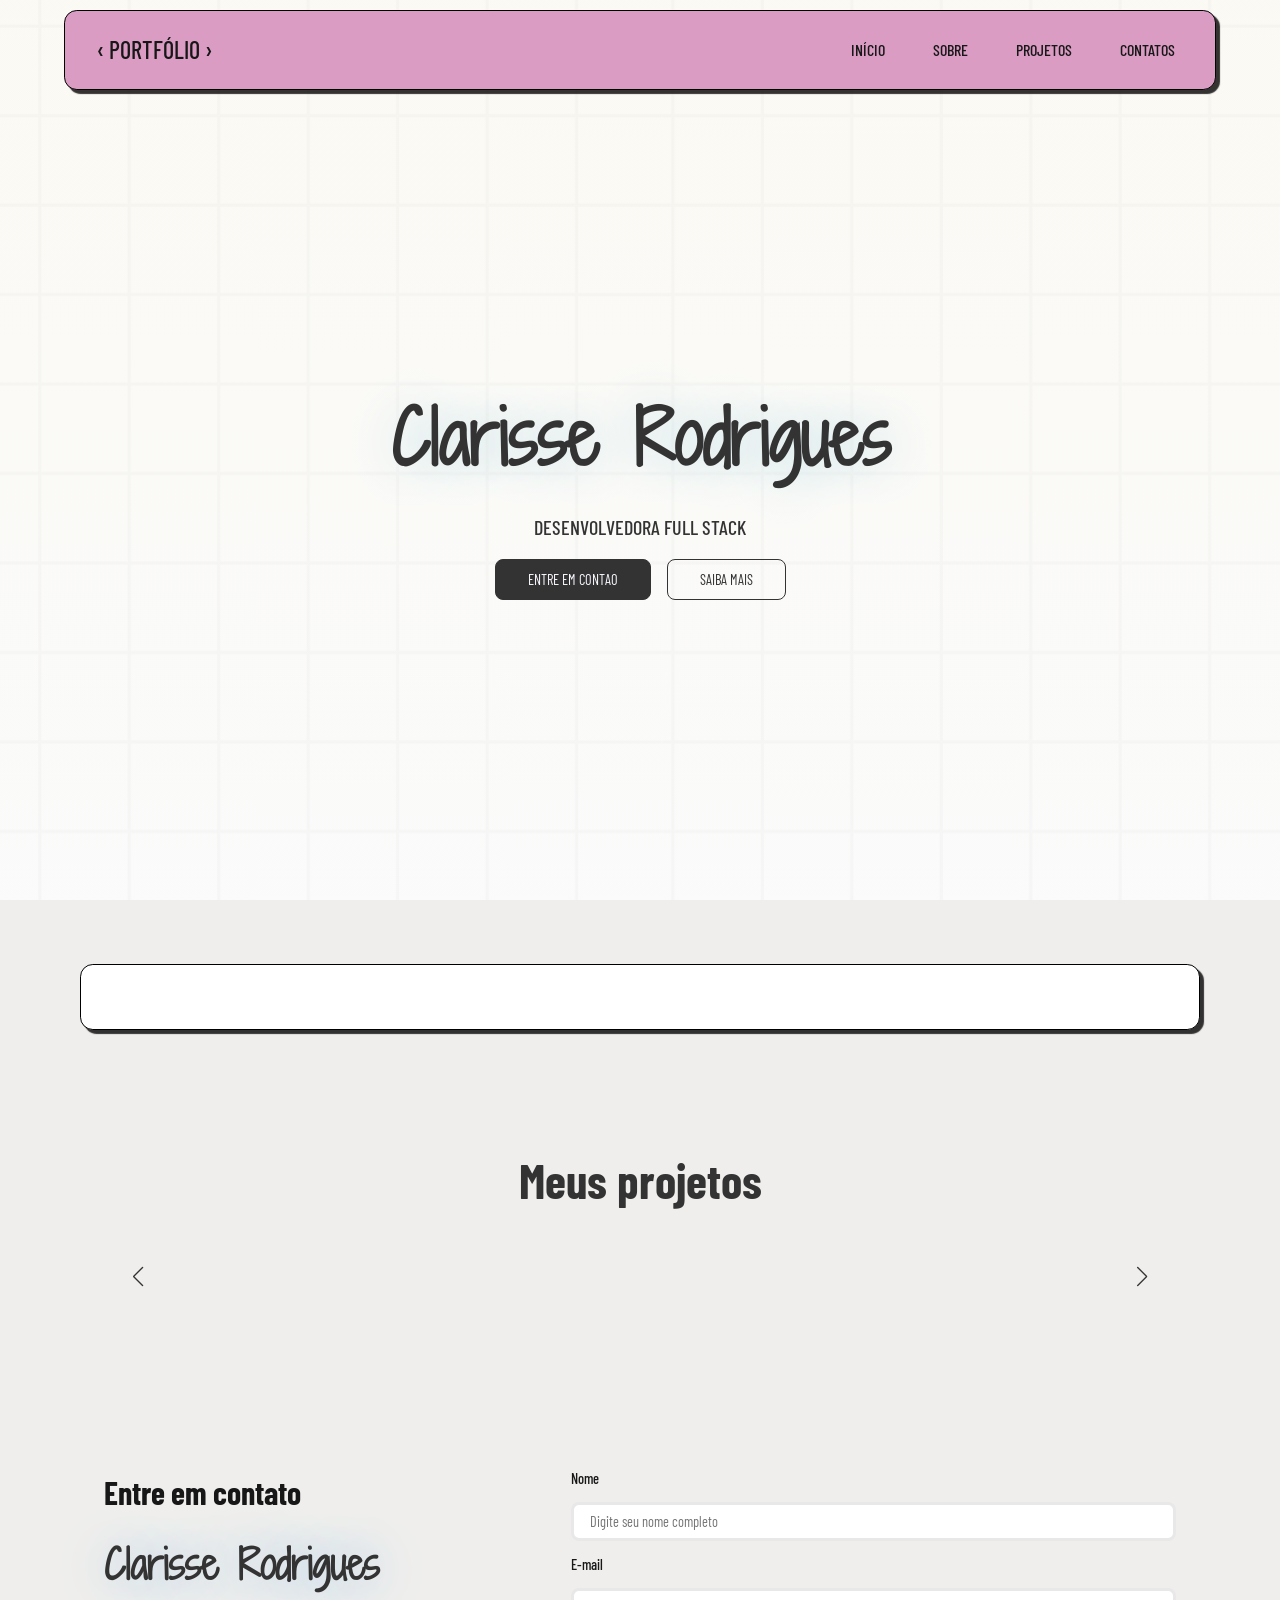
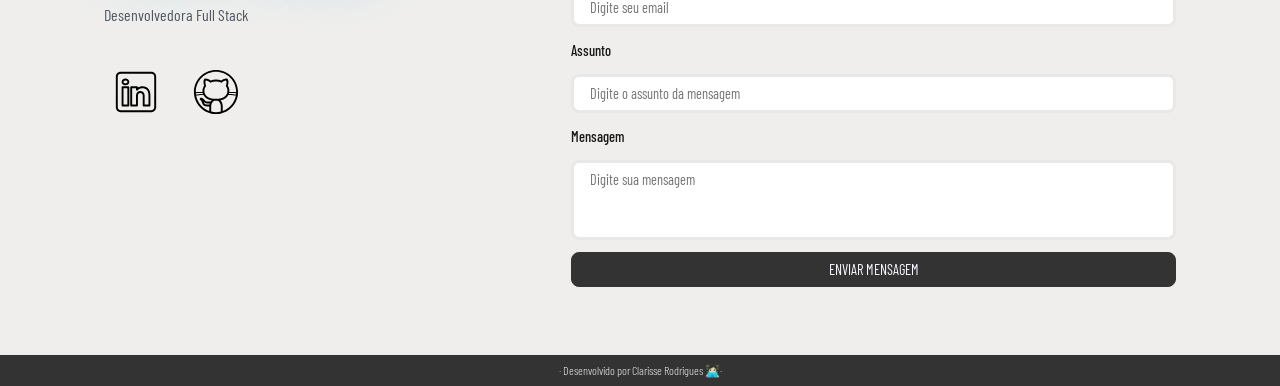
==== commit 53da9f3e: "💄Ajustes de responsividade" ====
--- a/index.html
+++ b/index.html
@@ -5,7 +5,7 @@
     <!-- Fontes do Google -->
     <link rel="preconnect" href="https://fonts.googleapis.com">
     <link rel="preconnect" href="https://fonts.gstatic.com" crossorigin>
-    <link href="https://fonts.googleapis.com/css2?family=Anton+SC&family=Barlow+Condensed:ital,wght@0,100;0,200;0,300;0,400;0,500;0,600;0,700;0,800;0,900;1,100;1,200;1,300;1,400;1,500;1,600;1,700;1,800;1,900&display=swap" rel="stylesheet">
+    <link href="https://fonts.googleapis.com/css2?family=Anton+SC&family=Barlow+Condensed:ital,wght@0,100;0,200;0,300;0,400;0,500;0,600;0,700;0,800;0,900;1,100;1,200;1,300;1,400;1,500;1,600;1,700;1,800;1,900&family=Shadows+Into+Light+Two&display=swap" rel="stylesheet">
     <!-- font-family: "Anton SC", sans-serif; -->
     <!--  font-family: "Barlow Condensed", sans-serif; -->
    
@@ -48,7 +48,7 @@
                 <!-- <span>👋🏻 Oi, eu sou a Clarisse Rodrigues</span> -->
                 <h1 class="float-animation">Clarisse Rodrigues</h1>
                 <span>Desenvolvedora Full Stack</span>
-                <p>Transformo ideias em código e crio experiências digitais incríveis.</p>
+                <!-- <p>Transformo ideias em código e crio experiências digitais incríveis.</p> -->
                 <div class="buttons-container buttons-hero">
                     <a href="#contact" class="botao">Entre em contao</a>
                     <a href="#about" class="botao-outline">Saiba mais</a>
@@ -84,9 +84,11 @@
 
         <section id="contact" class="section-container contact-container">
             <article class="contact-info">
-                <h2>Entre em contato</h2>
-                <p>Sinta-se a vontade para entrar em contato comigo!</p>
-
+                <h4>Entre em contato</h4>
+                <!-- <p>Sinta-se a vontade para entrar em contato comigo!</p> -->
+                
+                <h3 class="subtitle">Clarisse Rodrigues </h3>
+                <p>Desenvolvedora Full Stack</p>
                 <div class="social-container">
                     <a href="https://www.linkedin.com/in/clarissee-rodriguess" target="_blank" class="social-icon"
                         aria-label="Linkedin">
@@ -96,12 +98,13 @@
                         <img src="assets/icons/social/github.svg" alt="Link para o GitHub">
                     </a>
                 </div>
+                
             </article>
 
             <!-- formulario -->
-            <form action="2bfef46859b989094fdd8d9d093c1346" method="POST" id="formulario">
+            <form action="https://formsubmit.co/2bfef46859b989094fdd8d9d093c1346" method="POST" id="formulario">
 
-                <input type="hidden" name="_next" value="http://localhost:5500/success.html ">
+                <input type="hidden" name="_next" value="https://clarodriguess.github.io/portfolio/success.html ">
                 <input type="hidden" name="_captcha" value="false">
                 
 
@@ -129,7 +132,7 @@
     </main>
 
     <footer>
-        <p>· Desenvolvido por Clarisse Rodrigues ·</p>
+        <p>· Desenvolvido por Clarisse Rodrigues 👩🏻‍💻·</p>
     </footer>
 
     <!-- SWIPER JS -->
@@ -137,4 +140,4 @@
     <script src="./assets/js/script.js"></script>
 </body>
 
-</html>+</html>
--- a/assets/css/style.css
+++ b/assets/css/style.css
@@ -45,7 +45,7 @@
 
     /* Tamanhos de Fonte */
     --text-sm: 0.75rem;
-    --text-base: 1rem;
+    --text-base: 0.9rem;
     --text-lg: 1.25rem;
     --text-xl: 1.5rem;
     --text-2xl: 2rem;
@@ -70,11 +70,11 @@
     display: flex;
     flex-direction: column;
     min-height: 100vh;
-    /* background-color: var(--main-color2); */
+    background-color: var(--bg);
     line-height: 1.6;
     color: var(--black);
-    background-image: linear-gradient(rgba(255, 253, 243, 0.806), rgba(255, 255, 255, 0.655)),
-        url("/assets/img/background.png");
+    background-image: linear-gradient(rgba(255, 253, 243, 0.6), rgba(255, 255, 255, 0.6)),
+        url("../img/background.png");
     background-size: cover;
     background-attachment: fixed;
     background-position: center;
@@ -109,11 +109,14 @@
     text-align: center;
     cursor: pointer;
     transition: var(--transition-default);
+    text-transform: uppercase;
+    
 }
 
 .botao {
     background-color: var(--gray-800);
     color: var(--white);
+    
 }
 
 .botao:hover {
@@ -177,7 +180,7 @@
     display: flex;
     align-items: center;
     justify-content: space-between;
-    max-width: 75rem;
+    max-width: 90%;
     height: 100%;
     margin: 10px auto;
     border-radius: var(--radius-lg);
@@ -214,24 +217,23 @@
 }
 
 .hero-content span {
-    font-size: var(--text-xl);
+    font-size: var(--text-lg);
     font-weight: 500;
     text-transform: uppercase;
     color: var(--gray-800);
 }
 
 .hero-content h1 {
-    font-family: "Anton SC", sans-serif;
+    font-family: "Shadows Into Light Two", cursive;
     color: var(--gray-800);
-    font-size: 3.5rem;
-    font-weight: 300;
-    text-shadow: 1px 1px 50px rgb(208, 241, 255);
+    font-size: 4.5rem;
+    text-shadow: 1px 1px 50px rgb(195, 223, 231);
 }
 
 .hero-content p,
 .about-content p,
 .contact-info p {
-    font-size: var(--text-lg);
+    font-size: 1rem;
     color: var(--gray-400);
 }
 
@@ -261,7 +263,7 @@
     }
 
     50% {
-        transform: translateY(-0.7rem);
+        transform: translateY(-0.65rem);
     }
 }
 
@@ -273,7 +275,7 @@
 .about-container {
     display: flex;
     align-items: center;
-    gap: var(--spacing-2xl);
+    gap: var(--spacing-lg);
     margin: var(--spacing-2xl) auto;
     border-radius: var(--radius-lg);
     background-color: #ffffff;
@@ -287,8 +289,8 @@
 }
 
 .about-image img {
-    width: 100%;
-    border: 1.35px solid var(--gray-800);
+    width: 95%;
+    border: 1.5px solid var(--gray-800);
     border-radius: var(--radius-full);
 }
 
@@ -378,15 +380,15 @@
     justify-content: center;
     align-items: center;
     width: 100%;
-    height: 10rem;
+    height: 9rem;
     background: linear-gradient(135deg, var(--white) 50%, var(--blue) 150%);
 }
 
 .project-image img {
     width: 75%;
     height: 75%;
-    max-width: 7rem;
-    max-height: 7rem;
+    max-width: 6rem;
+    max-height: 6rem;
     object-fit: contain;
     transition: transform 0.3s ease;
 }
@@ -484,6 +486,16 @@
     grid-template-columns: 2fr 3fr;
     gap: var(--spacing-2xl);
 }
+.subtitle{
+    font-family: "Shadows Into Light Two", cursive;
+    color: var(--gray-800);
+    font-size: 2.5rem;
+    text-shadow: 1px 1px 50px rgb(164, 202, 233);
+    margin: 15px 0 5px;
+}
+.contact-container h4{
+    font-size: var(--text-2xl);
+}
 
 /* Redes Sociais */
 .contact-info h2 {
@@ -497,12 +509,12 @@
 .social-container {
     display: flex;
     /* justify-content: center; */
-    gap: var(--spacing-xl);
+    gap: var(--spacing-sm);
 }
 
 .social-icon {
-    width: 5rem;
-    height: 5rem;
+    width: 4rem;
+    height: 4rem;
     padding: 0.5rem;
     border-radius: var(--radius-md);
     transition: var(--transition-default);
@@ -564,7 +576,7 @@
 footer {
     padding: 6px;
     margin: 20px 0 0 0;
-    font-size: 15px;
+    font-size: 12px;
     background-color: var(--gray-800);
     font-weight: 300;
     text-align: center;
@@ -636,6 +648,16 @@
     .about-content {
         width: 100%;
     }
+      .about-image {
+    display: flex;
+    justify-content: center;
+    align-items: center;
+    
+}
+    .about-image img {
+    width: 80%;
+
+}
 
     .contact-container {
         grid-template-columns: 1fr 2fr;
@@ -783,6 +805,20 @@
     .data-label {
         font-size: var(--text-sm);
     }
+    .project-image{
+        height: 7rem;
+    }
+    .project-image img{
+        max-height: 5rem;
+        max-width: 5rem;
+    }
+    .project-content p {
+    font-size: 0.85rem;
+}
+    .project-buttons{
+        flex-direction: column;
+        gap: 0.5rem;
+    }
 
     footer {
         font-size: 13px;
